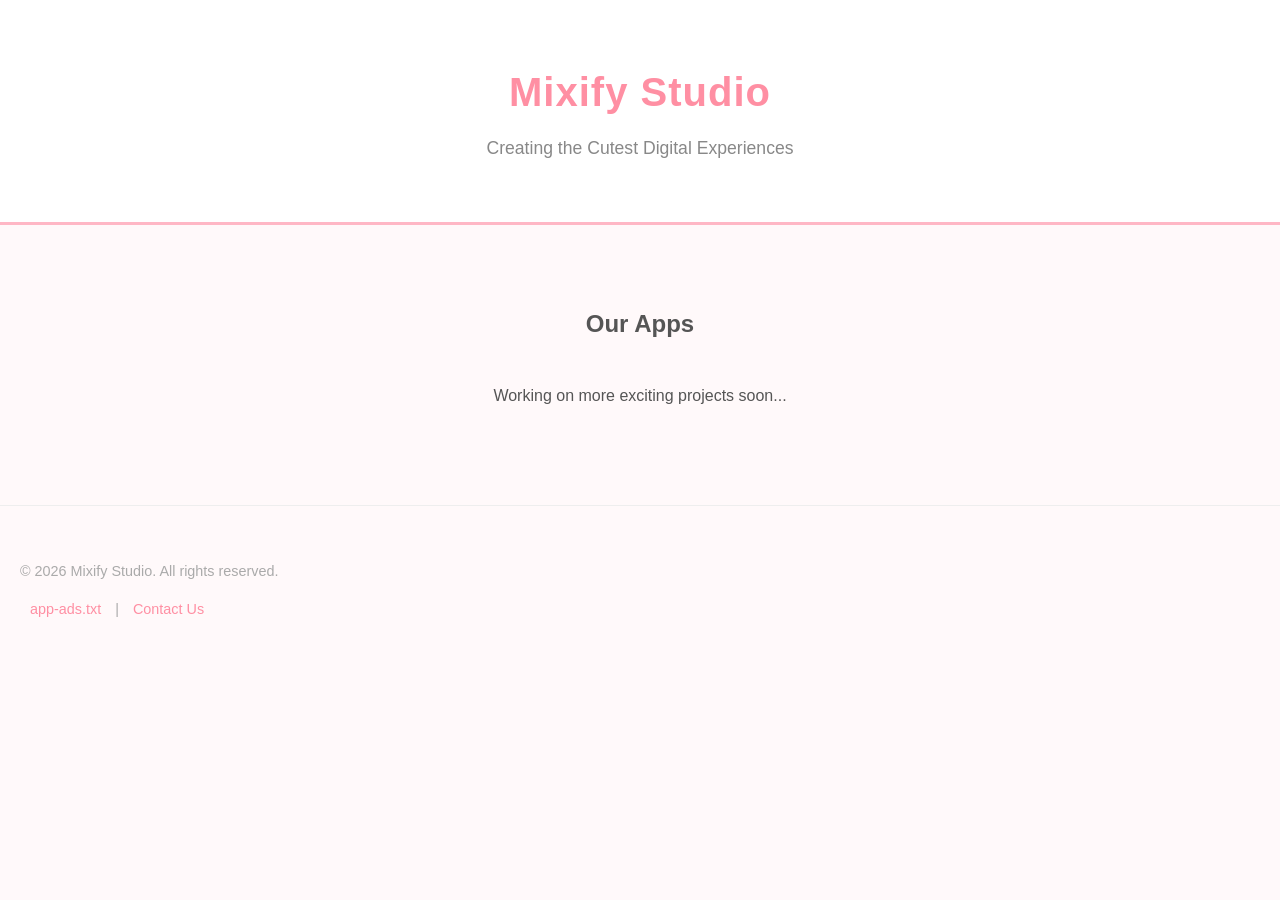
==== index.html @ a8937d6b "Update index.html" ====
<!DOCTYPE html>
<html lang="vi">
<head>
    <meta charset="UTF-8">
    <meta name="viewport" content="width=device-width, initial-scale=1.0">
    <title>Mixify Studio | Cute & Aesthetic Apps</title>
    <style>
        :root {
            --primary-pink: #ffb7c5;
            --soft-white: #ffffff;
            --text-gray: #555;
            --accent-color: #ff8fa3;
        }

        body {
            font-family: 'Segoe UI', Roboto, Helvetica, Arial, sans-serif;
            margin: 0;
            padding: 0;
            background-color: #fff9fa;
            color: var(--text-gray);
            line-height: 1.6;
        }

        header {
            background-color: var(--soft-white);
            padding: 60px 20px;
            text-align: center;
            border-bottom: 3px solid var(--primary-pink);
        }

        .logo {
            font-size: 2.5em;
            font-weight: bold;
            color: var(--accent-color);
            margin-bottom: 10px;
            letter-spacing: 1px;
        }

        .tagline {
            font-size: 1.1em;
            color: #888;
        }

        .container {
            max-width: 800px;
            margin: 40px auto;
            padding: 20px;
            text-align: center;
        }

        .app-card {
            background: white;
            border-radius: 20px;
            padding: 30px;
            box-shadow: 0 10px 20px rgba(255, 183, 197, 0.2);
            margin-top: 20px;
            transition: transform 0.3s ease;
        }

        .app-card:hover {
            transform: translateY(-5px);
        }

        .app-icon {
            width: 100px;
            height: 100px;
            background-color: var(--primary-pink);
            border-radius: 22%;
            margin: 0 auto 20px;
            display: flex;
            align-items: center;
            justify-content: center;
            color: white;
            font-size: 40px;
        }

        .btn {
            display: inline-block;
            background-color: var(--accent-color);
            color: white;
            padding: 12px 30px;
            text-decoration: none;
            border-radius: 25px;
            font-weight: bold;
            margin-top: 20px;
            transition: background 0.3s;
        }

        .btn:hover {
            background-color: #ff5c7c;
        }

        footer {
            margin-top: 60px;
            padding: 40px 20px;
            font-size: 0.9em;
            color: #aaa;
            border-top: 1px solid #eee;
        }

        footer a {
            color: var(--accent-color);
            text-decoration: none;
            margin: 0 10px;
        }
    </style>
</head>
<body>

<header>
    <div class="logo">Mixify Studio</div>
    <div class="tagline">Creating the Cutest Digital Experiences</div>
</header>

<div class="container">
    <h2>Our Apps</h2>
    
    <!-- <div class="app-card">
        <div class="app-icon">🌸</div>
        <h3>Cute Wallpaper Aesthetic</h3>
        <p>A collection of high-quality, sweet, and pastel wallpapers for your phone. Make your screen look lovely every day!</p>
        <a href="#" class="btn">Available on Play Store</a>
    </div> -->

    <div style="margin-top: 40px;">
        <p>Working on more exciting projects soon...</p>
    </div>
</div>

<footer>
    <p>&copy; 2026 Mixify Studio. All rights reserved.</p>
    <p>
        <!-- <a href="privacy-policy.html">Privacy Policy</a> |  -->
        <a href="app-ads.txt">app-ads.txt</a> | 
        <a href="mailto:info.mixify.studio@gmail.com">Contact Us</a>
    </p>
</footer>

</body>
</html>
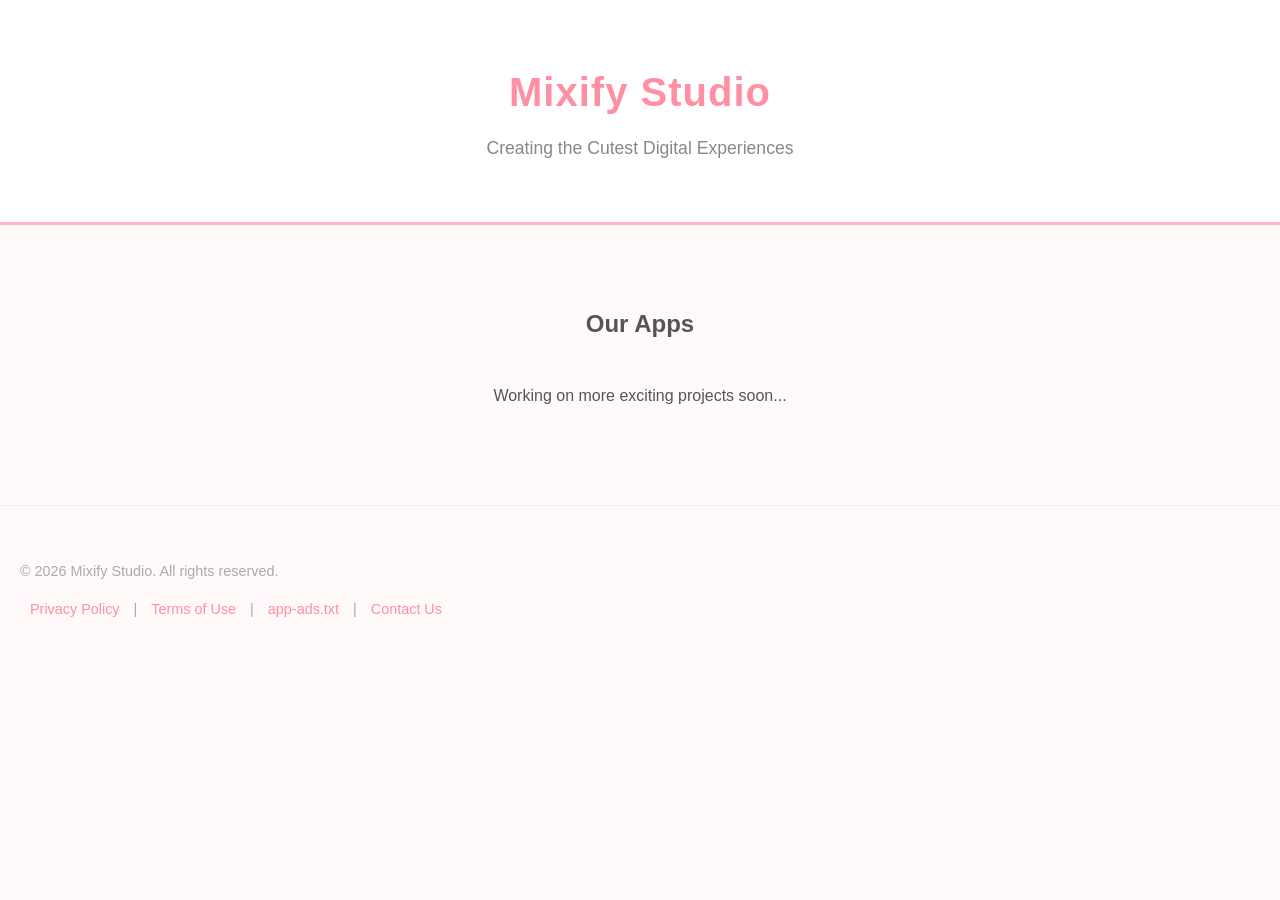
==== commit fc760864: "Update index.html" ====
--- a/index.html
+++ b/index.html
@@ -130,7 +130,8 @@
 <footer>
     <p>&copy; 2026 Mixify Studio. All rights reserved.</p>
     <p>
-        <!-- <a href="privacy-policy.html">Privacy Policy</a> |  -->
+        <a href="privacy-policy.html">Privacy Policy</a> | 
+        <a href="terms-of-use.html">Terms of Use</a> |
         <a href="app-ads.txt">app-ads.txt</a> | 
         <a href="mailto:info.mixify.studio@gmail.com">Contact Us</a>
     </p>
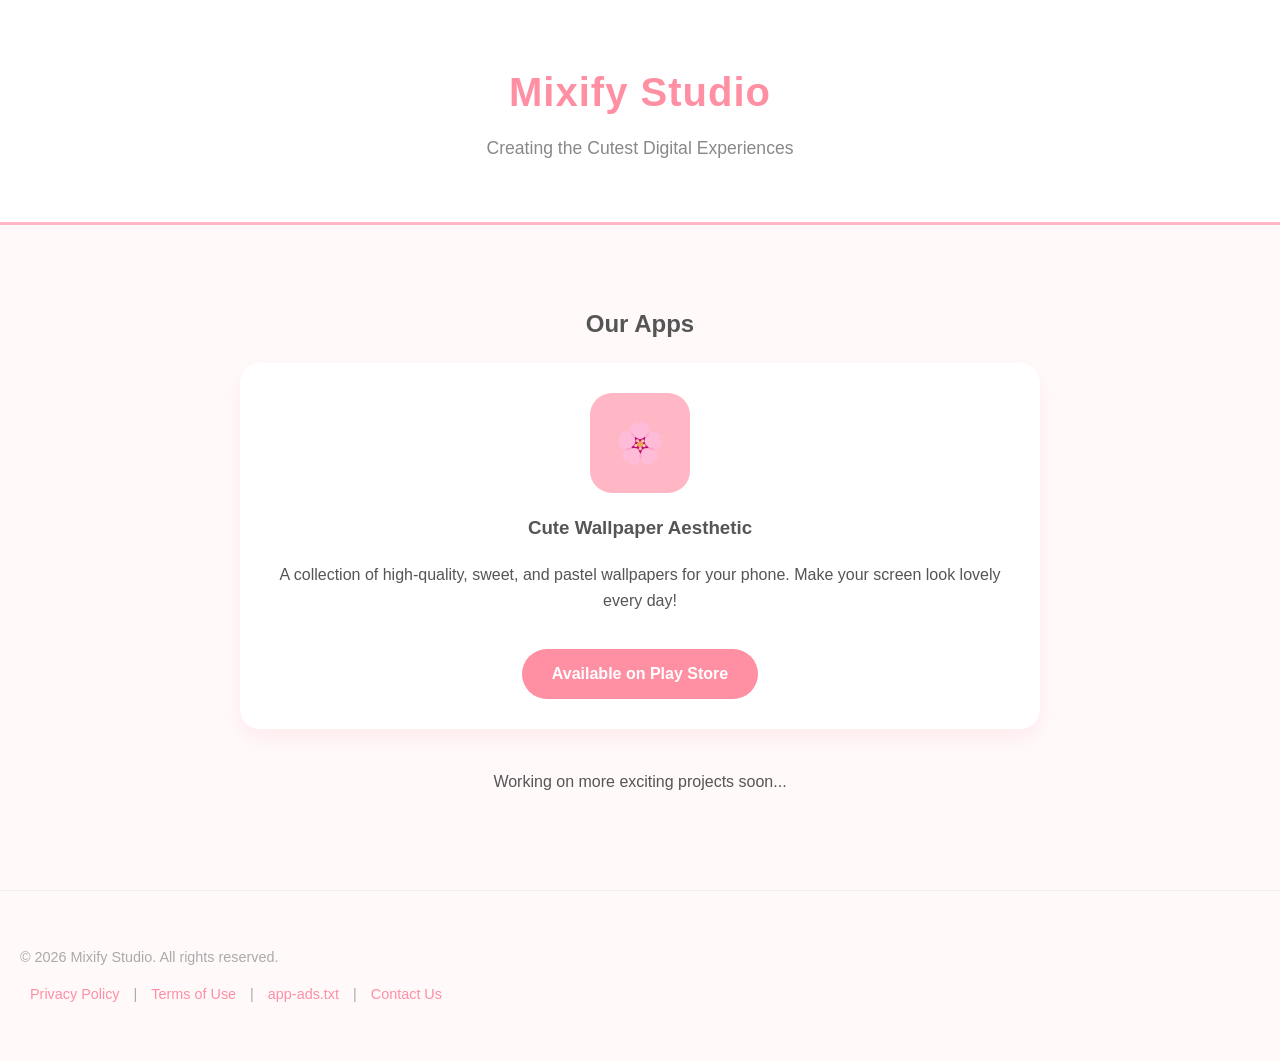
==== commit 70b64e39: "Update index.html" ====
--- a/index.html
+++ b/index.html
@@ -115,12 +115,12 @@
 <div class="container">
     <h2>Our Apps</h2>
     
-    <!-- <div class="app-card">
+    <div class="app-card">
         <div class="app-icon">🌸</div>
         <h3>Cute Wallpaper Aesthetic</h3>
         <p>A collection of high-quality, sweet, and pastel wallpapers for your phone. Make your screen look lovely every day!</p>
         <a href="#" class="btn">Available on Play Store</a>
-    </div> -->
+    </div>
 
     <div style="margin-top: 40px;">
         <p>Working on more exciting projects soon...</p>
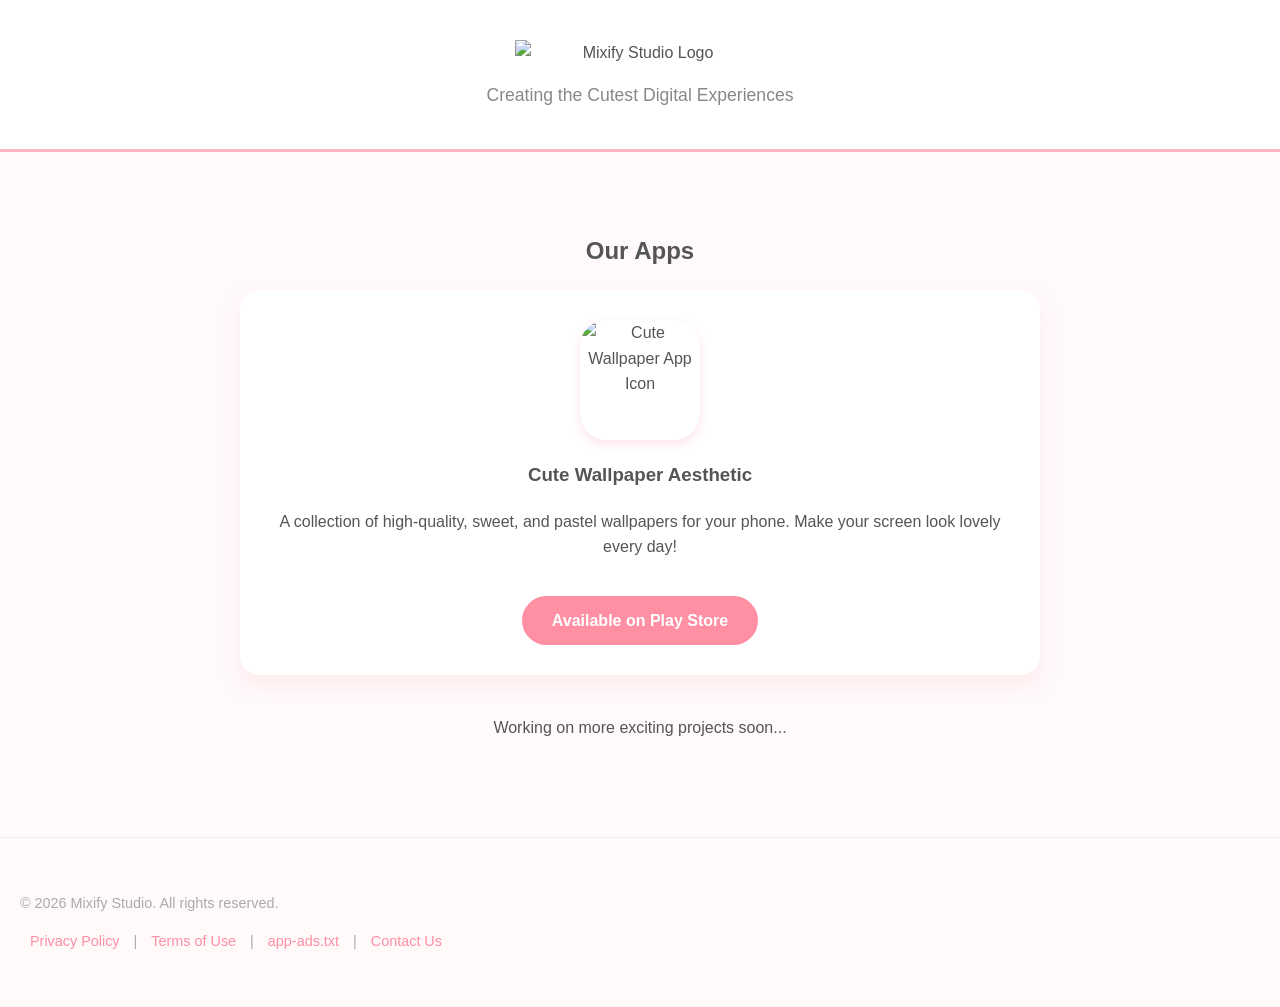
==== commit 3b464a01: "Update index.html" ====
--- a/index.html
+++ b/index.html
@@ -23,22 +23,26 @@
 
         header {
             background-color: var(--soft-white);
-            padding: 60px 20px;
+            padding: 40px 20px; /* Giảm padding một chút cho cân đối với ảnh */
             text-align: center;
             border-bottom: 3px solid var(--primary-pink);
         }
 
-        .logo {
-            font-size: 2.5em;
-            font-weight: bold;
-            color: var(--accent-color);
-            margin-bottom: 10px;
-            letter-spacing: 1px;
+        /* --- CSS MỚI CHO LOGO STUDIO TRÊN HEADER --- */
+        .site-logo {
+            max-width: 250px; /* Giới hạn chiều rộng tối đa để logo không quá to */
+            height: auto; /* Chiều cao tự động theo tỷ lệ */
+            margin-bottom: 15px;
+            display: block; /* Đảm bảo margin auto hoạt động tốt */
+            margin-left: auto;
+            margin-right: auto;
         }
+        /* ------------------------------------------- */
 
         .tagline {
             font-size: 1.1em;
             color: #888;
+            margin-top: 10px;
         }
 
         .container {
@@ -61,18 +65,17 @@
             transform: translateY(-5px);
         }
 
+        /* --- CẬP NHẬT CSS CHO APP ICON ĐỂ DÙNG THẺ <img> --- */
         .app-icon {
-            width: 100px;
-            height: 100px;
-            background-color: var(--primary-pink);
-            border-radius: 22%;
-            margin: 0 auto 20px;
-            display: flex;
-            align-items: center;
-            justify-content: center;
-            color: white;
-            font-size: 40px;
+            width: 120px; /* Tăng kích thước lên một chút cho đẹp */
+            height: 120px;
+            border-radius: 22%; /* Giữ lại kiểu bo tròn "cute" */
+            margin: 0 auto 20px; /* Căn giữa ảnh */
+            display: block; /* Giúp ảnh nằm riêng một dòng và căn giữa */
+            object-fit: cover; /* Đảm bảo ảnh lấp đầy khung mà không bị méo */
+            box-shadow: 0 4px 10px rgba(255, 183, 197, 0.4); /* Thêm chút bóng đổ nhẹ màu hồng cho icon nổi bật */
         }
+        /* --------------------------------------------------- */
 
         .btn {
             display: inline-block;
@@ -108,7 +111,8 @@
 <body>
 
 <header>
-    <div class="logo">Mixify Studio</div>
+    <img src="studio-logo.png" alt="Mixify Studio Logo" class="site-logo">
+    
     <div class="tagline">Creating the Cutest Digital Experiences</div>
 </header>
 
@@ -116,7 +120,8 @@
     <h2>Our Apps</h2>
     
     <div class="app-card">
-        <div class="app-icon">🌸</div>
+        <img src="app-icon-1.png" alt="Cute Wallpaper App Icon" class="app-icon">
+
         <h3>Cute Wallpaper Aesthetic</h3>
         <p>A collection of high-quality, sweet, and pastel wallpapers for your phone. Make your screen look lovely every day!</p>
         <a href="#" class="btn">Available on Play Store</a>
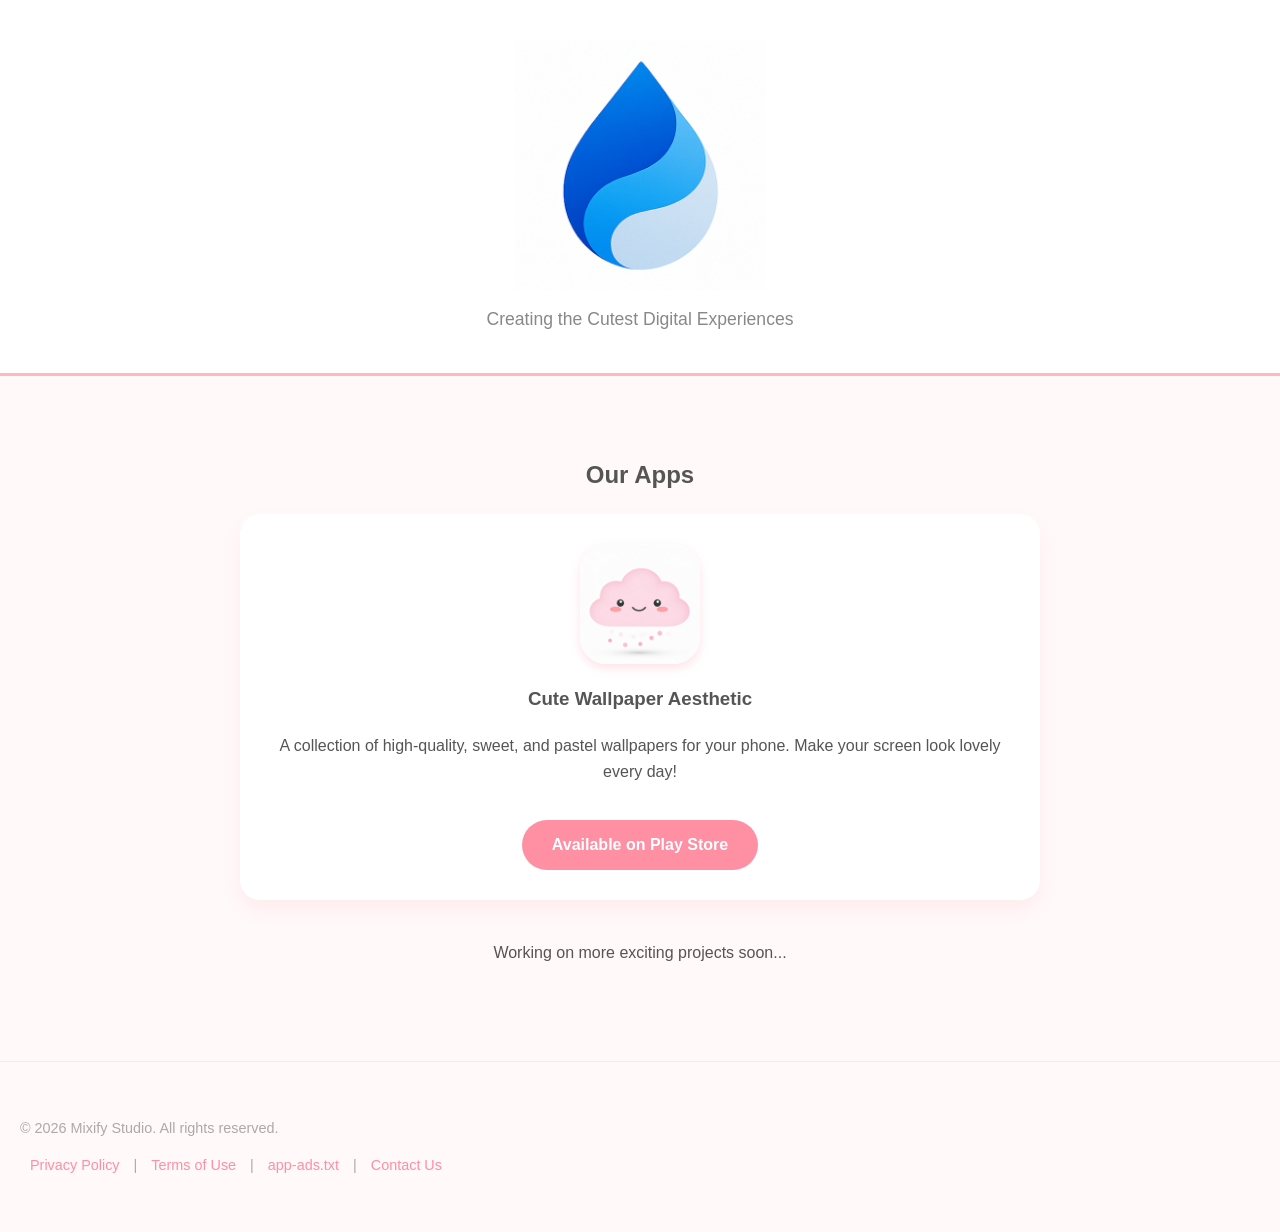
==== commit c7fbc005: "Update index.html" ====
--- a/index.html
+++ b/index.html
@@ -120,7 +120,7 @@
     <h2>Our Apps</h2>
     
     <div class="app-card">
-        <img src="app-icon-1.png" alt="Cute Wallpaper App Icon" class="app-icon">
+        <img src="wallpaper-logo.png" alt="Cute Wallpaper App Icon" class="app-icon">
 
         <h3>Cute Wallpaper Aesthetic</h3>
         <p>A collection of high-quality, sweet, and pastel wallpapers for your phone. Make your screen look lovely every day!</p>
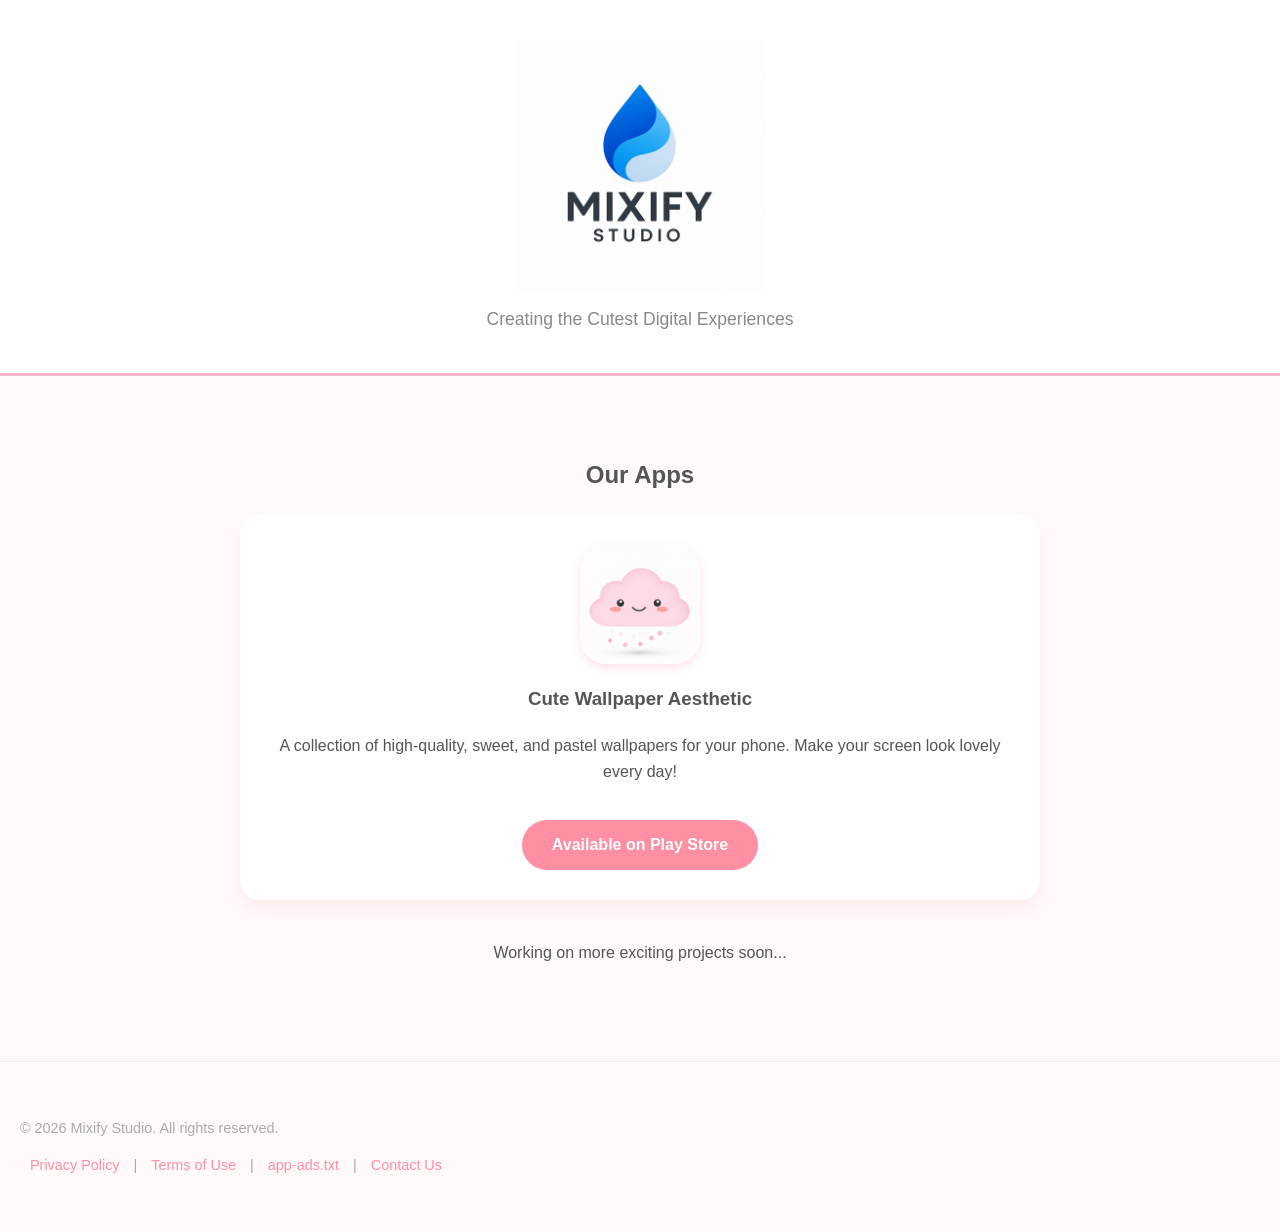
==== commit 1c5195e9: "Update index.html" ====
--- a/index.html
+++ b/index.html
@@ -111,7 +111,7 @@
 <body>
 
 <header>
-    <img src="studio-logo.png" alt="Mixify Studio Logo" class="site-logo">
+    <img src="studio-logo-full.png" alt="Mixify Studio Logo" class="site-logo">
     
     <div class="tagline">Creating the Cutest Digital Experiences</div>
 </header>
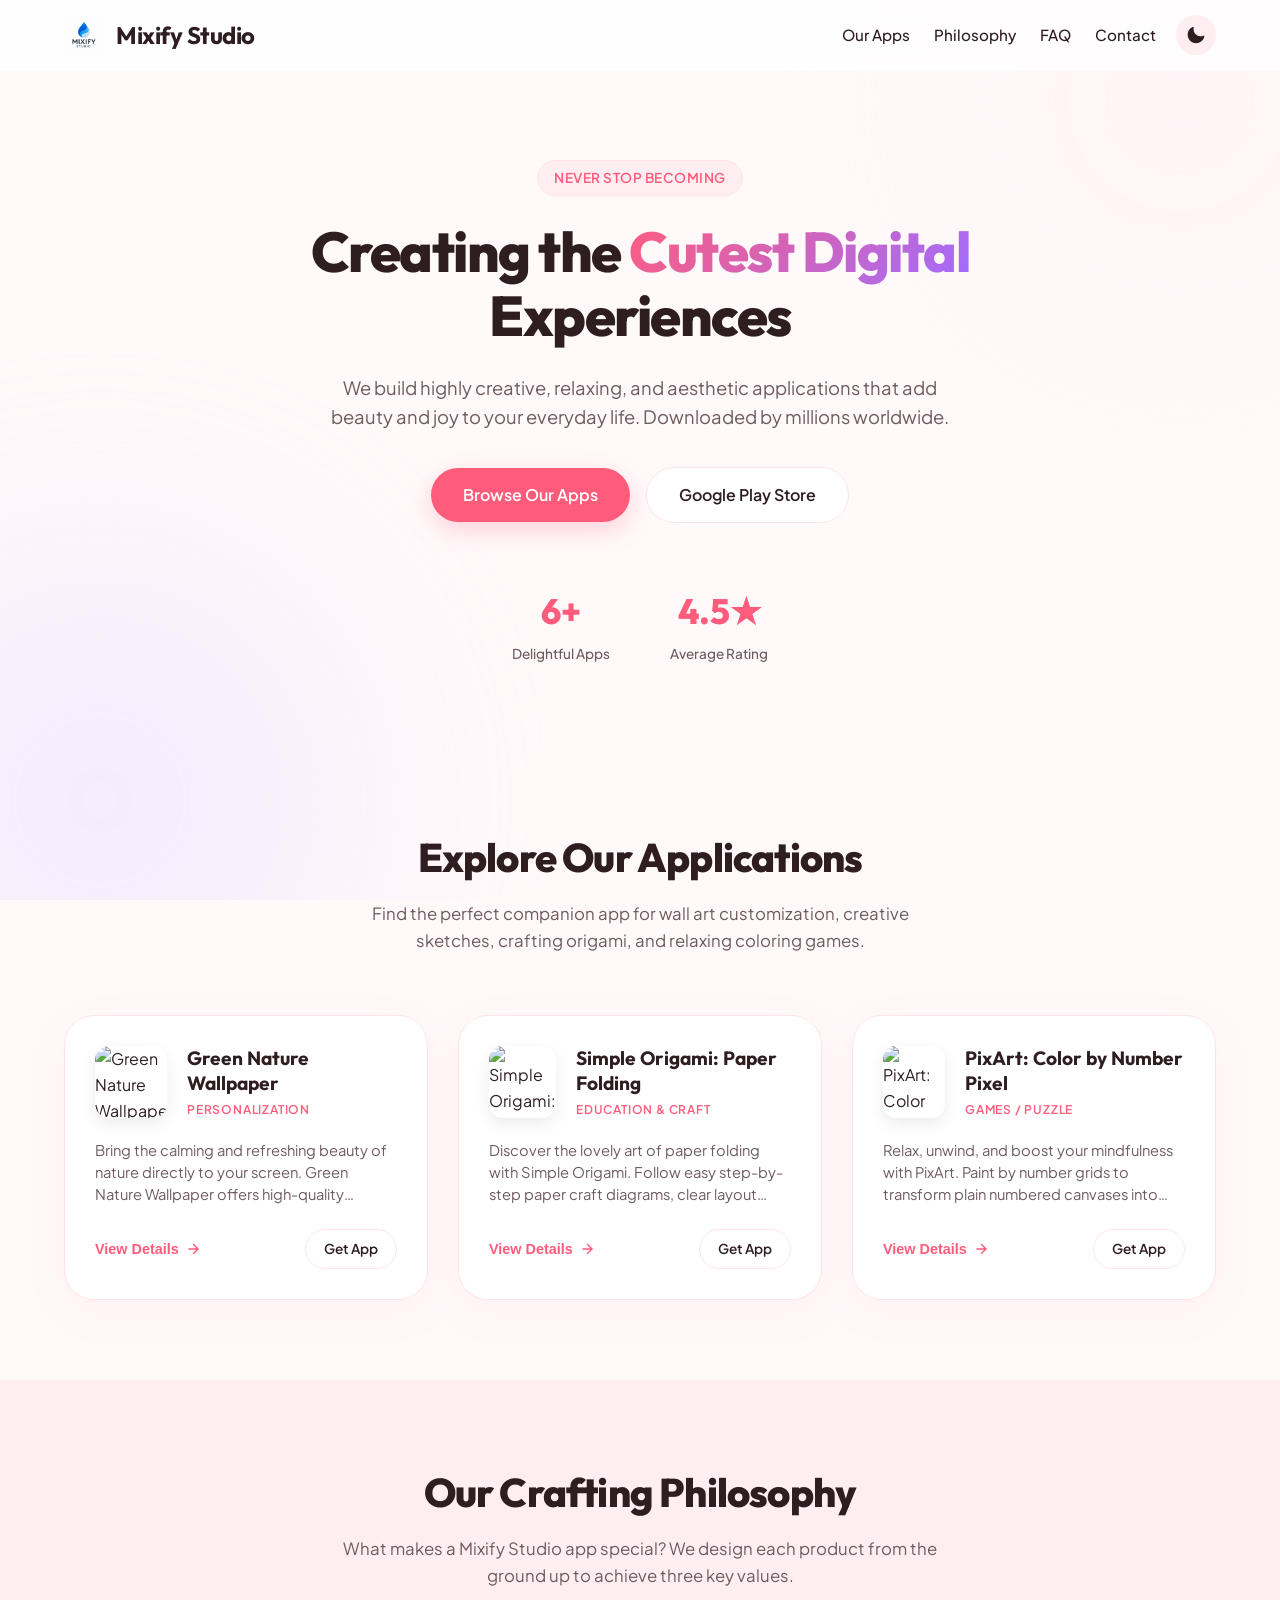
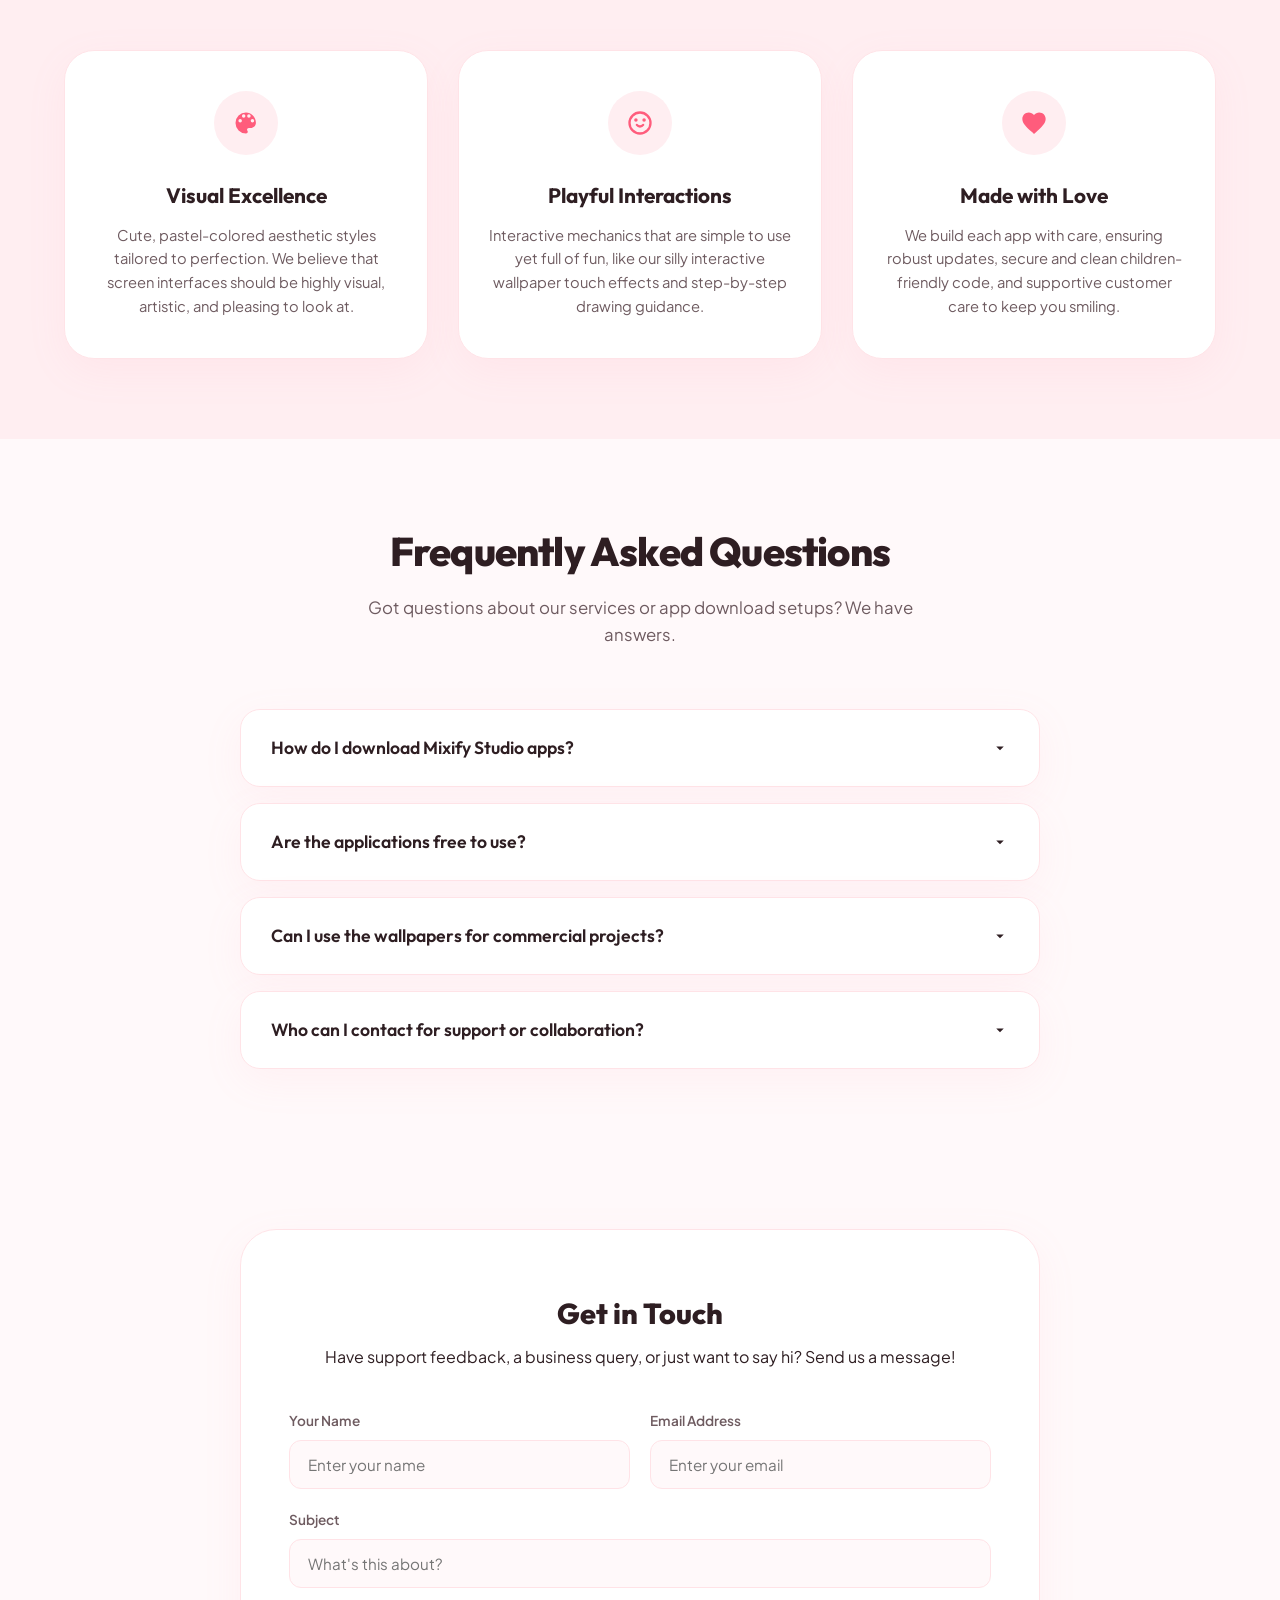
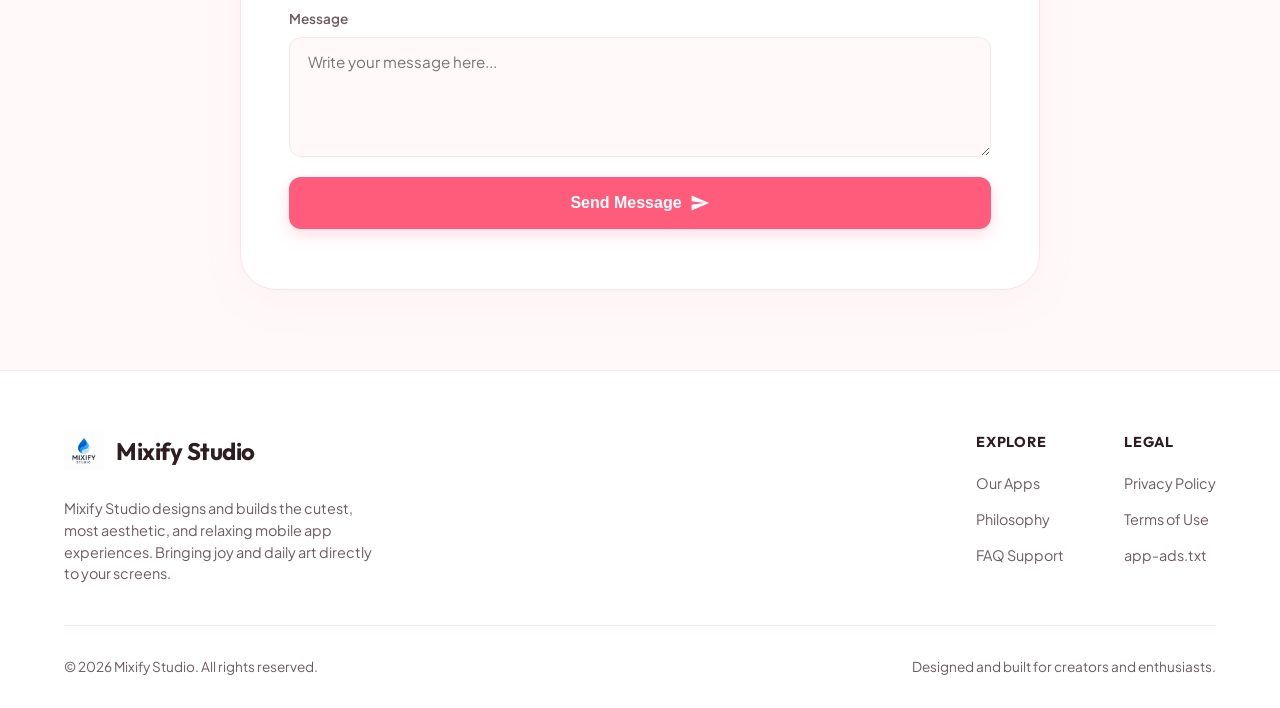
==== commit 72392c4e: "Update wweb" ====
--- a/index.html
+++ b/index.html
@@ -1,146 +1,492 @@
 <!DOCTYPE html>
-<html lang="vi">
+<html lang="en" data-theme="light">
+
 <head>
     <meta charset="UTF-8">
     <meta name="viewport" content="width=device-width, initial-scale=1.0">
-    <title>Mixify Studio | Cute & Aesthetic Apps</title>
-    <style>
-        :root {
-            --primary-pink: #ffb7c5;
-            --soft-white: #ffffff;
-            --text-gray: #555;
-            --accent-color: #ff8fa3;
+    <title>Mixify Studio | Cute & Creative Mobile Applications</title>
+
+    <!-- Meta Tags for SEO -->
+    <meta name="description"
+        content="Mixify Studio designs and builds the cutest, most creative mobile experiences on Google Play. Discover our wallpaper, drawing, pixel art, and origami apps.">
+    <meta name="keywords"
+        content="Mixify Studio, cute apps, aesthetic apps, Kawaii wallpaper, pixel art app, AR draw paint, origami step by step, Google Play apps">
+    <meta name="author" content="Mixify Studio">
+
+    <!-- Open Graph Metadata for Social Sharing -->
+    <meta property="og:title" content="Mixify Studio | Cute & Creative Mobile Apps">
+    <meta property="og:description"
+        content="Creating delightful digital experiences that bring joy, art, and relaxation to your mobile screen.">
+    <meta property="og:image" content="studio-logo-full.png">
+    <meta property="og:type" content="website">
+
+    <!-- Stylesheet -->
+    <link rel="stylesheet" href="style.css">
+</head>
+
+<body>
+
+    <!-- Floating Background Blobs -->
+    <div class="bg-blobs">
+        <div class="blob blob-1"></div>
+        <div class="blob blob-2"></div>
+    </div>
+
+    <!-- Navigation Header -->
+    <header class="navbar" id="navbar">
+        <div class="nav-container">
+            <a href="#" class="logo-link" id="nav-brand-link">
+                <img src="studio-logo-full.png" alt="Mixify Studio Logo" class="nav-logo" id="nav-logo-img">
+                <span class="nav-brand">Mixify Studio</span>
+            </a>
+            <div class="nav-controls">
+                <nav>
+                    <ul class="nav-menu">
+                        <li class="nav-item"><a href="#apps" id="nav-apps-link">Our Apps</a></li>
+                        <li class="nav-item"><a href="#philosophy" id="nav-phil-link">Philosophy</a></li>
+                        <li class="nav-item"><a href="#faq" id="nav-faq-link">FAQ</a></li>
+                        <li class="nav-item"><a href="#contact" id="nav-contact-link">Contact</a></li>
+                    </ul>
+                </nav>
+                <!-- Light/Dark Theme Toggle -->
+                <button class="theme-toggle-btn" id="theme-toggle" aria-label="Toggle dark mode">
+                    <!-- Moon Icon (Dark Mode) -->
+                    <svg class="moon-icon" viewBox="0 0 24 24" xmlns="http://www.w3.org/2000/svg">
+                        <path
+                            d="M21.64 13a1 1 0 0 0-1.05-.14 8.05 8.05 0 0 1-3.37.73 8.15 8.15 0 0 1-8.14-8.1 8.59 8.59 0 0 1 .25-2A1 1 0 0 0 8 2.36a10.14 10.14 0 1 0 14 11.69 1 1 0 0 0-.36-1.05z" />
+                    </svg>
+                    <!-- Sun Icon (Light Mode) -->
+                    <svg class="sun-icon" viewBox="0 0 24 24" xmlns="http://www.w3.org/2000/svg">
+                        <path
+                            d="M12 7a5 5 0 1 0 5 5 5 5 0 0 0-5-5zm0 8a3 3 0 1 1 3-3 3 3 0 0 1-3 3zm0-10a1 1 0 0 0 1-1V3a1 1 0 0 0-2 0v1A1 1 0 0 0 12 5zm0 14a1 1 0 0 0-1 1v1a1 1 0 0 0 2 0v-1a1 1 0 0 0-1-1zM5.64 6.64a1 1 0 0 0 1.41 0l.7-.7a1 1 0 0 0-1.41-1.41l-.7.7a1 1 0 0 0 0 1.41zm11.31 11.3a1 1 0 0 0 1.41 0l.7-.7a1 1 0 0 0-1.41-1.41l-.7.7a1 1 0 0 0 0 1.41zM5 12a1 1 0 0 0-1-1H3a1 1 0 0 0 0 2h1a1 1 0 0 0 1-1zm16-1h-1a1 1 0 0 0 0 2h1a1 1 0 0 0 0-2zM6.34 16.25a1 1 0 0 0-1.41 1.41l.7.7a1 1 0 0 0 1.41-1.41zm11.31-11.3a1 1 0 0 0-1.41 1.41l.7.7a1 1 0 0 0 1.41-1.41z" />
+                    </svg>
+                </button>
+            </div>
+        </div>
+    </header>
+
+    <!-- Hero Section -->
+    <section class="hero" id="hero">
+        <div class="hero-container">
+            <span class="badge" id="hero-badge">NEVER STOP BECOMING</span>
+            <h1 class="hero-title" id="hero-heading">Creating the <span class="gradient-text">Cutest Digital</span>
+                Experiences</h1>
+            <p class="hero-subtitle" id="hero-sub">We build highly creative, relaxing, and aesthetic applications that
+                add beauty and joy to your everyday life. Downloaded by millions worldwide.</p>
+            <div class="hero-ctas">
+                <a href="#apps" class="btn-primary" id="hero-cta-primary">Browse Our Apps</a>
+                <a href="https://play.google.com/store/apps/dev?id=5287163504531855090" target="_blank"
+                    class="btn-secondary" id="hero-cta-play">Google Play Store</a>
+            </div>
+
+            <!-- Quick Stats Section -->
+            <div class="stats-row" id="stats-row">
+                <div class="stat-item">
+                    <div class="stat-number">6+</div>
+                    <div class="stat-label">Delightful Apps</div>
+                </div>
+                <div class="stat-item">
+                    <div class="stat-number">4.5★</div>
+                    <div class="stat-label">Average Rating</div>
+                </div>
+            </div>
+        </div>
+    </section>
+
+    <!-- Apps Showcase Section -->
+    <section class="section" id="apps">
+        <div class="container">
+            <div class="section-header">
+                <h2 class="section-title" id="apps-title">Explore Our Applications</h2>
+                <p class="section-subtitle" id="apps-subtitle">Find the perfect companion app for wall art
+                    customization, creative sketches, crafting origami, and relaxing coloring games.</p>
+            </div>
+
+            <!-- Dynamic App Showcase Cards -->
+            <div class="apps-grid" id="apps-grid">
+                <!-- App cards will be dynamically loaded/structured here -->
+            </div>
+        </div>
+    </section>
+
+    <!-- Philosophy Section -->
+    <section class="section" id="philosophy"
+        style="background-color: var(--accent-light); transition: background-color var(--transition-speed);">
+        <div class="container">
+            <div class="section-header">
+                <h2 class="section-title" id="phil-title-header">Our Crafting Philosophy</h2>
+                <p class="section-subtitle" id="phil-subtitle-header">What makes a Mixify Studio app special? We design
+                    each product from the ground up to achieve three key values.</p>
+            </div>
+
+            <div class="philosophy-grid" id="philosophy-grid">
+                <div class="phil-card">
+                    <div class="phil-icon-wrapper">
+                        <!-- Palette Icon -->
+                        <svg viewBox="0 0 24 24" xmlns="http://www.w3.org/2000/svg">
+                            <path
+                                d="M12 3a9 9 0 0 0 0 18c.83 0 1.5-.67 1.5-1.5 0-.39-.15-.74-.39-1.01a1.49 1.49 0 0 1-.22-.8c0-.83.67-1.5 1.5-1.5h1.61c2.5 0 4.5-2 4.5-4.5 0-4.75-4.04-8.69-8.5-8.69zm-5 8.5a1.5 1.5 0 1 1 0-3 1.5 1.5 0 0 1 0 3zm3-4a1.5 1.5 0 1 1 0-3 1.5 1.5 0 0 1 0 3zm4.5 0a1.5 1.5 0 1 1 0-3 1.5 1.5 0 0 1 0 3zm3 4a1.5 1.5 0 1 1 0-3 1.5 1.5 0 0 1 0 3z" />
+                        </svg>
+                    </div>
+                    <h3 class="phil-title">Visual Excellence</h3>
+                    <p class="phil-desc">Cute, pastel-colored aesthetic styles tailored to perfection. We believe that
+                        screen interfaces should be highly visual, artistic, and pleasing to look at.</p>
+                </div>
+
+                <div class="phil-card">
+                    <div class="phil-icon-wrapper">
+                        <!-- Smile/Emoticon Icon -->
+                        <svg viewBox="0 0 24 24" xmlns="http://www.w3.org/2000/svg">
+                            <path
+                                d="M12 2a10 10 0 1 0 10 10A10 10 0 0 0 12 2zm0 18a8 8 0 1 1 8-8 8 8 0 0 1-8 8zm3.5-9a1.5 1.5 0 1 0-1.5-1.5 1.5 1.5 0 0 0 1.5 1.5zm-7 0a1.5 1.5 0 1 0-1.5-1.5 1.5 1.5 0 0 0 1.5 1.5zm3.5 5a4.5 4.5 0 0 1-3.5-1.8 1 1 0 1 1 1.6-1.2 2.5 2.5 0 0 0 3.8 0 1 1 0 0 1 1.6 1.2 4.5 4.5 0 0 1-3.5 1.8z" />
+                        </svg>
+                    </div>
+                    <h3 class="phil-title">Playful Interactions</h3>
+                    <p class="phil-desc">Interactive mechanics that are simple to use yet full of fun, like our silly
+                        interactive wallpaper touch effects and step-by-step drawing guidance.</p>
+                </div>
+
+                <div class="phil-card">
+                    <div class="phil-icon-wrapper">
+                        <!-- Heart Icon -->
+                        <svg viewBox="0 0 24 24" xmlns="http://www.w3.org/2000/svg">
+                            <path
+                                d="M12 21.35l-1.45-1.32C5.4 15.36 2 12.28 2 8.5 2 5.42 4.42 3 7.5 3c1.74 0 3.41.81 4.5 2.09C13.09 3.81 14.76 3 16.5 3 19.58 3 22 5.42 22 8.5c0 3.78-3.4 6.86-8.55 11.54L12 21.35z" />
+                        </svg>
+                    </div>
+                    <h3 class="phil-title">Made with Love</h3>
+                    <p class="phil-desc">We build each app with care, ensuring robust updates, secure and clean
+                        children-friendly code, and supportive customer care to keep you smiling.</p>
+                </div>
+            </div>
+        </div>
+    </section>
+
+    <!-- FAQ Accordion Section -->
+    <section class="section" id="faq">
+        <div class="container">
+            <div class="section-header">
+                <h2 class="section-title" id="faq-title-header">Frequently Asked Questions</h2>
+                <p class="section-subtitle" id="faq-subtitle-header">Got questions about our services or app download
+                    setups? We have answers.</p>
+            </div>
+
+            <div class="faq-list" id="faq-list">
+                <div class="faq-item">
+                    <div class="faq-question">
+                        <span>How do I download Mixify Studio apps?</span>
+                        <svg class="faq-toggle-icon" viewBox="0 0 24 24" width="24" height="24">
+                            <path d="M7 10l5 5 5-5z" />
+                        </svg>
+                    </div>
+                    <div class="faq-answer">
+                        <p>All of our official applications are distributed through the Google Play Store. Simply click
+                            "Download" on our showcase cards or visit our Google Play Developer profile directly to
+                            download safely.</p>
+                    </div>
+                </div>
+
+                <div class="faq-item">
+                    <div class="faq-question">
+                        <span>Are the applications free to use?</span>
+                        <svg class="faq-toggle-icon" viewBox="0 0 24 24" width="24" height="24">
+                            <path d="M7 10l5 5 5-5z" />
+                        </svg>
+                    </div>
+                    <div class="faq-answer">
+                        <p>Yes, our basic versions are free to download and use. We support our free apps through
+                            unintrusive ads (AdMob). Some apps offer optional premium subscriptions for ad-free usage
+                            and exclusive content.</p>
+                    </div>
+                </div>
+
+                <div class="faq-item">
+                    <div class="faq-question">
+                        <span>Can I use the wallpapers for commercial projects?</span>
+                        <svg class="faq-toggle-icon" viewBox="0 0 24 24" width="24" height="24">
+                            <path d="M7 10l5 5 5-5z" />
+                        </svg>
+                    </div>
+                    <div class="faq-answer">
+                        <p>All aesthetic wallpapers and artwork inside our apps are strictly for personal,
+                            non-commercial use on personal mobile devices. Redistributing, printing for sale, or selling
+                            them is prohibited.</p>
+                    </div>
+                </div>
+
+                <div class="faq-item">
+                    <div class="faq-question">
+                        <span>Who can I contact for support or collaboration?</span>
+                        <svg class="faq-toggle-icon" viewBox="0 0 24 24" width="24" height="24">
+                            <path d="M7 10l5 5 5-5z" />
+                        </svg>
+                    </div>
+                    <div class="faq-answer">
+                        <p>We welcome your feedback and support queries! You can contact us directly by email at <a
+                                href="mailto:info.mixify.studio@gmail.com">info.mixify.studio@gmail.com</a> or use the
+                            contact form below.</p>
+                    </div>
+                </div>
+            </div>
+        </div>
+    </section>
+
+    <!-- Contact Form Section -->
+    <section class="section" id="contact">
+        <div class="container">
+            <div class="contact-card">
+                <div class="contact-header">
+                    <h3>Get in Touch</h3>
+                    <p>Have support feedback, a business query, or just want to say hi? Send us a message!</p>
+                </div>
+                <form class="contact-form" id="contact-form" action="mailto:info.mixify.studio@gmail.com" method="post"
+                    enctype="text/plain">
+                    <div class="form-group">
+                        <label for="name">Your Name</label>
+                        <input type="text" id="name" name="name" class="form-control" placeholder="Enter your name"
+                            required>
+                    </div>
+                    <div class="form-group">
+                        <label for="email">Email Address</label>
+                        <input type="email" id="email" name="email" class="form-control" placeholder="Enter your email"
+                            required>
+                    </div>
+                    <div class="form-group form-group-full">
+                        <label for="subject">Subject</label>
+                        <input type="text" id="subject" name="subject" class="form-control"
+                            placeholder="What's this about?" required>
+                    </div>
+                    <div class="form-group form-group-full">
+                        <label for="message">Message</label>
+                        <textarea id="message" name="message" class="form-control"
+                            placeholder="Write your message here..." required></textarea>
+                    </div>
+                    <div class="form-group form-group-full">
+                        <button type="submit" class="submit-btn" id="submit-btn">
+                            Send Message
+                            <svg viewBox="0 0 24 24" width="20" height="20" fill="currentColor">
+                                <path d="M2.01 21L23 12 2.01 3 2 10l15 2-15 2z" />
+                            </svg>
+                        </button>
+                    </div>
+                </form>
+                <div class="success-message" id="success-msg">Message prepared! Opening your mail client...</div>
+            </div>
+        </div>
+    </section>
+
+    <!-- App Drawer Modal (Popup Details) -->
+    <div class="modal" id="app-modal" role="dialog" aria-modal="true">
+        <div class="modal-overlay" id="modal-overlay"></div>
+        <div class="modal-container">
+            <button class="modal-close" id="modal-close" aria-label="Close modal">
+                <svg viewBox="0 0 24 24" width="24" height="24" fill="currentColor">
+                    <path
+                        d="M19 6.41L17.59 5 12 10.59 6.41 5 5 6.41 10.59 12 5 17.59 6.41 19 12 13.41 17.59 19 19 17.59 13.41 12z" />
+                </svg>
+            </button>
+            <div class="modal-app-header">
+                <img src="" alt="App Icon" class="modal-app-icon" id="modal-icon">
+                <div class="modal-app-info">
+                    <h3 class="modal-app-title" id="modal-title">App Name</h3>
+                    <span class="modal-app-tag" id="modal-tag">Aesthetic</span>
+                </div>
+            </div>
+            <div class="modal-app-desc" id="modal-desc">
+                App details paragraph...
+            </div>
+            <div class="modal-footer">
+                <a href="" target="_blank" class="btn-primary" id="modal-download-btn">
+                    Download on Google Play
+                    <svg viewBox="0 0 24 24" width="20" height="20" fill="currentColor">
+                        <path
+                            d="M19.35 10.04C18.67 6.59 15.64 4 12 4 9.11 4 6.6 5.64 5.35 8.04 2.34 8.36 0 10.91 0 14c0 3.31 2.69 6 6 6h13c2.76 0 5-2.24 5-5 0-2.64-2.05-4.78-4.65-4.96zM17 13l-5 5-5-5h3V9h4v4h3z" />
+                    </svg>
+                </a>
+            </div>
+        </div>
+    </div>
+
+    <!-- Footer -->
+    <footer class="footer">
+        <div class="footer-container">
+            <div class="footer-top">
+                <div class="footer-brand-col">
+                    <a href="#" class="logo-link" style="margin-bottom: 12px; display: inline-flex;">
+                        <img src="studio-logo-full.png" alt="Mixify Studio" class="nav-logo">
+                        <span class="nav-brand">Mixify Studio</span>
+                    </a>
+                    <p class="footer-desc">Mixify Studio designs and builds the cutest, most aesthetic, and relaxing
+                        mobile app experiences. Bringing joy and daily art directly to your screens.</p>
+                </div>
+                <div class="footer-links-col">
+                    <div>
+                        <h4 class="footer-list-title">Explore</h4>
+                        <ul class="footer-list">
+                            <li><a href="#apps">Our Apps</a></li>
+                            <li><a href="#philosophy">Philosophy</a></li>
+                            <li><a href="#faq">FAQ Support</a></li>
+                        </ul>
+                    </div>
+                    <div>
+                        <h4 class="footer-list-title">Legal</h4>
+                        <ul class="footer-list">
+                            <li><a href="privacy-policy.html">Privacy Policy</a></li>
+                            <li><a href="terms-of-use.html">Terms of Use</a></li>
+                            <li><a href="app-ads.txt">app-ads.txt</a></li>
+                        </ul>
+                    </div>
+                </div>
+            </div>
+            <div class="footer-bottom">
+                <p>&copy; 2026 Mixify Studio. All rights reserved.</p>
+                <p>Designed and built for creators and enthusiasts.</p>
+            </div>
+        </div>
+    </footer>
+
+    <!-- App JavaScript Logic -->
+    <script>
+        // Applications Database
+        const appsDatabase = [
+            {
+                package: "com.green.nature.leaf.wallpaper.backgrounds",
+                title: "Green Nature Wallpaper",
+                icon: "https://play-lh.googleusercontent.com/cKcsRrfMRQvlk4VSDLVzT8rqqZ0BnWquERpNSYR99f3waHI-qp5bTilP_grGiGIH4MZUwBT0zKpYsheg1R2ZpFk",
+                category: "Personalization",
+                description: "Bring the calming and refreshing beauty of nature directly to your screen. Green Nature Wallpaper offers high-quality background images featuring lush leaves, calming forest trails, and scenic outdoor photos for a peaceful desktop feel."
+            },
+            {
+                package: "com.origami.paper.folding.howtomake.stepbystep.easy.craft.diagram",
+                title: "Simple Origami: Paper Folding",
+                icon: "https://play-lh.googleusercontent.com/iRsRItoE-YkeUXGiPUrYVY70IO-R8hZeIcYKx2RB9hhfH-b0UDscvg_IydVp19xFxL0mR48ZL3ZjmQdYO8bq",
+                category: "Education & Craft",
+                description: "Discover the lovely art of paper folding with Simple Origami. Follow easy step-by-step paper craft diagrams, clear layout details, and video-like guide frames to learn how to fold flowers, animals, paper airplanes, and creative boxes."
+            },
+            {
+                package: "com.pixart.pixel.art.color.by.number.coloring",
+                title: "PixArt: Color by Number Pixel",
+                icon: "https://play-lh.googleusercontent.com/jeyBVKS7DR9E5R7ky_JMnisTgUPt6bN0tnJ0hoPXEQZWSt8kQAWU3hSWZcxC5jpdaGvaAkjPlGA5vCBSnI8gGFw",
+                category: "Games / Puzzle",
+                description: "Relax, unwind, and boost your mindfulness with PixArt. Paint by number grids to transform plain numbered canvases into stunning pixel art masterpieces. Choose from thousands of gorgeous patterns, ranging from easy pixel icons to detailed visual sheets."
+            }
+        ];
+
+        // Render App Cards
+        const appsGrid = document.getElementById('apps-grid');
+
+        appsDatabase.forEach((app, idx) => {
+            const card = document.createElement('div');
+            card.className = 'app-card';
+            card.id = `app-card-${idx}`;
+            card.innerHTML = `
+                <div class="app-card-header">
+                    <img src="${app.icon}" alt="${app.title} Icon" class="app-card-icon" loading="lazy">
+                    <div class="app-card-title-group">
+                        <h3 class="app-card-title">${app.title}</h3>
+                        <span class="app-card-tag">${app.category}</span>
+                    </div>
+                </div>
+                <p class="app-card-desc">${app.description}</p>
+                <div class="app-card-action">
+                    <button class="btn-text" onclick="openAppDetails('${app.package}')" id="btn-details-${idx}">
+                        View Details
+                        <svg viewBox="0 0 24 24" width="16" height="16" fill="currentColor"><path d="M5 13h11.86l-5.43 5.43 1.42 1.42L21.14 12l-8.29-8.29-1.42 1.42L16.86 11H5v2z"/></svg>
+                    </button>
+                    <a href="https://play.google.com/store/apps/details?id=${app.package}" target="_blank" class="btn-secondary" style="padding: 8px 18px; font-size: 0.85em;" id="btn-play-${idx}">Get App</a>
+                </div>
+            `;
+            appsGrid.appendChild(card);
+        });
+
+        // Theme Toggle Logic
+        const themeToggle = document.getElementById('theme-toggle');
+        const rootHtml = document.documentElement;
+
+        // Check for saved theme preference or use light theme default
+        const savedTheme = localStorage.getItem('theme') || 'light';
+        rootHtml.setAttribute('data-theme', savedTheme);
+
+        themeToggle.addEventListener('click', () => {
+            const currentTheme = rootHtml.getAttribute('data-theme');
+            const newTheme = currentTheme === 'dark' ? 'light' : 'dark';
+            rootHtml.setAttribute('data-theme', newTheme);
+            localStorage.setItem('theme', newTheme);
+        });
+
+        // Modal Popup Logic
+        const modal = document.getElementById('app-modal');
+        const modalIcon = document.getElementById('modal-icon');
+        const modalTitle = document.getElementById('modal-title');
+        const modalTag = document.getElementById('modal-tag');
+        const modalDesc = document.getElementById('modal-desc');
+        const modalDownloadBtn = document.getElementById('modal-download-btn');
+        const modalClose = document.getElementById('modal-close');
+        const modalOverlay = document.getElementById('modal-overlay');
+
+        function openAppDetails(pkg) {
+            const app = appsDatabase.find(a => a.package === pkg);
+            if (app) {
+                modalIcon.src = app.icon;
+                modalIcon.alt = `${app.title} Icon`;
+                modalTitle.textContent = app.title;
+                modalTag.textContent = app.category;
+                modalDesc.textContent = app.description;
+                modalDownloadBtn.href = `https://play.google.com/store/apps/details?id=${app.package}`;
+
+                modal.classList.add('active');
+                document.body.style.overflow = 'hidden'; // Lock background scroll
+            }
         }
 
-        body {
-            font-family: 'Segoe UI', Roboto, Helvetica, Arial, sans-serif;
-            margin: 0;
-            padding: 0;
-            background-color: #fff9fa;
-            color: var(--text-gray);
-            line-height: 1.6;
+        function closeModal() {
+            modal.classList.remove('active');
+            document.body.style.overflow = ''; // Restore background scroll
         }
 
-        header {
-            background-color: var(--soft-white);
-            padding: 40px 20px; /* Giảm padding một chút cho cân đối với ảnh */
-            text-align: center;
-            border-bottom: 3px solid var(--primary-pink);
-        }
-
-        /* --- CSS MỚI CHO LOGO STUDIO TRÊN HEADER --- */
-        .site-logo {
-            max-width: 250px; /* Giới hạn chiều rộng tối đa để logo không quá to */
-            height: auto; /* Chiều cao tự động theo tỷ lệ */
-            margin-bottom: 15px;
-            display: block; /* Đảm bảo margin auto hoạt động tốt */
-            margin-left: auto;
-            margin-right: auto;
-        }
-        /* ------------------------------------------- */
-
-        .tagline {
-            font-size: 1.1em;
-            color: #888;
-            margin-top: 10px;
-        }
-
-        .container {
-            max-width: 800px;
-            margin: 40px auto;
-            padding: 20px;
-            text-align: center;
-        }
-
-        .app-card {
-            background: white;
-            border-radius: 20px;
-            padding: 30px;
-            box-shadow: 0 10px 20px rgba(255, 183, 197, 0.2);
-            margin-top: 20px;
-            transition: transform 0.3s ease;
-        }
-
-        .app-card:hover {
-            transform: translateY(-5px);
-        }
-
-        /* --- CẬP NHẬT CSS CHO APP ICON ĐỂ DÙNG THẺ <img> --- */
-        .app-icon {
-            width: 120px; /* Tăng kích thước lên một chút cho đẹp */
-            height: 120px;
-            border-radius: 22%; /* Giữ lại kiểu bo tròn "cute" */
-            margin: 0 auto 20px; /* Căn giữa ảnh */
-            display: block; /* Giúp ảnh nằm riêng một dòng và căn giữa */
-            object-fit: cover; /* Đảm bảo ảnh lấp đầy khung mà không bị méo */
-            box-shadow: 0 4px 10px rgba(255, 183, 197, 0.4); /* Thêm chút bóng đổ nhẹ màu hồng cho icon nổi bật */
-        }
-        /* --------------------------------------------------- */
-
-        .btn {
-            display: inline-block;
-            background-color: var(--accent-color);
-            color: white;
-            padding: 12px 30px;
-            text-decoration: none;
-            border-radius: 25px;
-            font-weight: bold;
-            margin-top: 20px;
-            transition: background 0.3s;
-        }
-
-        .btn:hover {
-            background-color: #ff5c7c;
-        }
-
-        footer {
-            margin-top: 60px;
-            padding: 40px 20px;
-            font-size: 0.9em;
-            color: #aaa;
-            border-top: 1px solid #eee;
-        }
-
-        footer a {
-            color: var(--accent-color);
-            text-decoration: none;
-            margin: 0 10px;
-        }
-    </style>
-</head>
-<body>
-
-<header>
-    <img src="studio-logo-full.png" alt="Mixify Studio Logo" class="site-logo">
-    
-    <div class="tagline">Creating the Cutest Digital Experiences</div>
-</header>
-
-<div class="container">
-    <h2>Our Apps</h2>
-    
-    <div class="app-card">
-        <img src="wallpaper-logo.png" alt="Cute Wallpaper App Icon" class="app-icon">
-
-        <h3>Cute Wallpaper Aesthetic</h3>
-        <p>A collection of high-quality, sweet, and pastel wallpapers for your phone. Make your screen look lovely every day!</p>
-        <a href="#" class="btn">Available on Play Store</a>
-    </div>
-
-    <div style="margin-top: 40px;">
-        <p>Working on more exciting projects soon...</p>
-    </div>
-</div>
-
-<footer>
-    <p>&copy; 2026 Mixify Studio. All rights reserved.</p>
-    <p>
-        <a href="privacy-policy.html">Privacy Policy</a> | 
-        <a href="terms-of-use.html">Terms of Use</a> |
-        <a href="app-ads.txt">app-ads.txt</a> | 
-        <a href="mailto:info.mixify.studio@gmail.com">Contact Us</a>
-    </p>
-</footer>
-
+        modalClose.addEventListener('click', closeModal);
+        modalOverlay.addEventListener('click', closeModal);
+
+        // Escape key to close modal
+        document.addEventListener('keydown', (e) => {
+            if (e.key === 'Escape' && modal.classList.contains('active')) {
+                closeModal();
+            }
+        });
+
+        // FAQ Accordion Logic
+        const faqItems = document.querySelectorAll('.faq-item');
+
+        faqItems.forEach(item => {
+            const question = item.querySelector('.faq-question');
+            question.addEventListener('click', () => {
+                const isActive = item.classList.contains('active');
+
+                // Close other open items
+                faqItems.forEach(otherItem => {
+                    otherItem.classList.remove('active');
+                    otherItem.querySelector('.faq-answer').style.maxHeight = null;
+                });
+
+                if (!isActive) {
+                    item.classList.add('active');
+                    const answer = item.querySelector('.faq-answer');
+                    answer.style.maxHeight = answer.scrollHeight + "px";
+                }
+            });
+        });
+
+        // Contact Form Simple Submission Message
+        const contactForm = document.getElementById('contact-form');
+        const successMsg = document.getElementById('success-msg');
+
+        contactForm.addEventListener('submit', (e) => {
+            successMsg.style.display = 'block';
+            setTimeout(() => {
+                successMsg.style.display = 'none';
+            }, 6000);
+        });
+    </script>
 </body>
-</html>
+
+</html>
--- a/style.css
+++ b/style.css
@@ -0,0 +1,996 @@
+@import url('https://fonts.googleapis.com/css2?family=Outfit:wght@300;400;500;600;700;800&family=Plus+Jakarta+Sans:wght@300;400;500;600;700&display=swap');
+
+:root {
+    /* Light Theme (Aesthetic Pastel Pink) */
+    --bg-primary: #FFF9FA;
+    --bg-secondary: #FFFFFF;
+    --accent-pink: #FF8FA3;
+    --accent-rose: #FF5C7C;
+    --accent-light: #FFEEF1;
+    --accent-lavender: #E8DDFF;
+    --text-main: #2E1E22;
+    --text-muted: #6E5B60;
+    --border-color: #FFE3E7;
+    --card-shadow: 0 12px 40px rgba(255, 143, 163, 0.08);
+    --card-shadow-hover: 0 20px 48px rgba(255, 143, 163, 0.16);
+    --glass-bg: rgba(255, 255, 255, 0.75);
+    --glass-border: rgba(255, 255, 255, 0.6);
+    --transition-speed: 0.3s;
+    --font-heading: 'Outfit', sans-serif;
+    --font-body: 'Plus Jakarta Sans', sans-serif;
+}
+
+[data-theme="dark"] {
+    /* Dark Theme (Sweet Neon Dark) */
+    --bg-primary: #0A0708;
+    --bg-secondary: #130E10;
+    --accent-pink: #FF5E7E;
+    --accent-rose: #FF8FA3;
+    --accent-light: #251318;
+    --accent-lavender: #231C30;
+    --text-main: #FDF5F7;
+    --text-muted: #A89599;
+    --border-color: #26191C;
+    --card-shadow: 0 15px 45px rgba(0, 0, 0, 0.5);
+    --card-shadow-hover: 0 25px 55px rgba(255, 94, 126, 0.1);
+    --glass-bg: rgba(19, 14, 16, 0.8);
+    --glass-border: rgba(255, 255, 255, 0.04);
+}
+
+/* Base Styles */
+* {
+    box-sizing: border-box;
+    margin: 0;
+    padding: 0;
+}
+
+body {
+    background-color: var(--bg-primary);
+    color: var(--text-main);
+    font-family: var(--font-body);
+    line-height: 1.6;
+    overflow-x: hidden;
+    transition: background-color var(--transition-speed), color var(--transition-speed);
+}
+
+a {
+    color: var(--accent-rose);
+    text-decoration: none;
+    transition: color var(--transition-speed);
+}
+
+a:hover {
+    color: var(--accent-pink);
+}
+
+/* Background Blobs for Floating Effect */
+.bg-blobs {
+    position: fixed;
+    top: 0;
+    left: 0;
+    width: 100%;
+    height: 100%;
+    z-index: -1;
+    overflow: hidden;
+    pointer-events: none;
+}
+
+.blob {
+    position: absolute;
+    border-radius: 50%;
+    filter: blur(100px);
+    opacity: 0.4;
+    animation: floatBlob 20s infinite alternate ease-in-out;
+}
+
+.blob-1 {
+    width: 400px;
+    height: 400px;
+    background-color: var(--accent-light);
+    top: -100px;
+    right: -100px;
+}
+
+.blob-2 {
+    width: 500px;
+    height: 500px;
+    background-color: var(--accent-lavender);
+    bottom: -150px;
+    left: -150px;
+    animation-delay: 5s;
+}
+
+@keyframes floatBlob {
+    0% { transform: translate(0, 0) scale(1); }
+    100% { transform: translate(60px, 40px) scale(1.1); }
+}
+
+/* Navbar */
+.navbar {
+    position: fixed;
+    top: 0;
+    left: 0;
+    width: 100%;
+    z-index: 100;
+    background: var(--glass-bg);
+    backdrop-filter: blur(12px);
+    -webkit-backdrop-filter: blur(12px);
+    border-bottom: 1px solid var(--glass-border);
+    padding: 15px 0;
+    transition: background var(--transition-speed);
+}
+
+.nav-container {
+    max-width: 1200px;
+    margin: 0 auto;
+    padding: 0 24px;
+    display: flex;
+    justify-content: space-between;
+    align-items: center;
+}
+
+.logo-link {
+    display: flex;
+    align-items: center;
+    gap: 12px;
+}
+
+.nav-logo {
+    max-height: 40px;
+    width: auto;
+    object-fit: contain;
+}
+
+.nav-brand {
+    font-family: var(--font-heading);
+    font-size: 1.5em;
+    font-weight: 700;
+    letter-spacing: -0.5px;
+    color: var(--text-main);
+}
+
+.nav-controls {
+    display: flex;
+    align-items: center;
+    gap: 20px;
+}
+
+.nav-menu {
+    display: flex;
+    gap: 24px;
+    list-style: none;
+}
+
+.nav-item a {
+    color: var(--text-main);
+    font-weight: 500;
+    font-size: 0.95em;
+    position: relative;
+    padding: 6px 0;
+}
+
+.nav-item a::after {
+    content: '';
+    position: absolute;
+    bottom: 0;
+    left: 0;
+    width: 0;
+    height: 2px;
+    background-color: var(--accent-rose);
+    transition: width var(--transition-speed);
+}
+
+.nav-item a:hover::after {
+    width: 100%;
+}
+
+/* Theme Toggle Button */
+.theme-toggle-btn {
+    background: none;
+    border: none;
+    cursor: pointer;
+    padding: 8px;
+    border-radius: 50%;
+    color: var(--text-main);
+    display: flex;
+    align-items: center;
+    justify-content: center;
+    background-color: var(--accent-light);
+    width: 40px;
+    height: 40px;
+    transition: background-color var(--transition-speed), transform 0.2s;
+}
+
+.theme-toggle-btn:hover {
+    transform: scale(1.1);
+}
+
+.theme-toggle-btn svg {
+    width: 20px;
+    height: 20px;
+    fill: currentColor;
+}
+
+.sun-icon { display: none; }
+[data-theme="dark"] .sun-icon { display: block; }
+[data-theme="dark"] .moon-icon { display: none; }
+
+/* Hero Section */
+.hero {
+    padding: 160px 0 80px;
+    position: relative;
+    text-align: center;
+}
+
+.hero-container {
+    max-width: 900px;
+    margin: 0 auto;
+    padding: 0 24px;
+}
+
+.badge {
+    display: inline-block;
+    background: var(--accent-light);
+    color: var(--accent-rose);
+    padding: 6px 16px;
+    border-radius: 30px;
+    font-weight: 600;
+    font-size: 0.85em;
+    margin-bottom: 24px;
+    letter-spacing: 0.5px;
+    border: 1px solid var(--border-color);
+}
+
+.hero-title {
+    font-family: var(--font-heading);
+    font-size: 3.5em;
+    font-weight: 800;
+    line-height: 1.15;
+    letter-spacing: -1.5px;
+    margin-bottom: 24px;
+}
+
+.gradient-text {
+    background: linear-gradient(135deg, var(--accent-rose) 0%, #A06CFF 100%);
+    -webkit-background-clip: text;
+    -webkit-text-fill-color: transparent;
+    background-clip: text;
+}
+
+.hero-subtitle {
+    font-size: 1.15em;
+    color: var(--text-muted);
+    max-width: 650px;
+    margin: 0 auto 36px;
+    line-height: 1.6;
+}
+
+.hero-ctas {
+    display: flex;
+    gap: 16px;
+    justify-content: center;
+    align-items: center;
+}
+
+.btn-primary {
+    display: inline-block;
+    background-color: var(--accent-rose);
+    color: #FFFFFF !important;
+    padding: 14px 32px;
+    border-radius: 50px;
+    font-weight: 600;
+    box-shadow: 0 8px 24px rgba(255, 92, 124, 0.25);
+    transition: background-color var(--transition-speed), transform 0.2s, box-shadow var(--transition-speed);
+}
+
+.btn-primary:hover {
+    background-color: var(--accent-pink);
+    transform: translateY(-2px);
+    box-shadow: 0 12px 30px rgba(255, 92, 124, 0.4);
+}
+
+.btn-secondary {
+    display: inline-block;
+    background-color: var(--bg-secondary);
+    color: var(--text-main);
+    border: 1px solid var(--border-color);
+    padding: 14px 32px;
+    border-radius: 50px;
+    font-weight: 600;
+    transition: transform 0.2s, background-color var(--transition-speed);
+}
+
+.btn-secondary:hover {
+    background-color: var(--accent-light);
+    transform: translateY(-2px);
+}
+
+/* Stats Section */
+.stats-row {
+    display: flex;
+    justify-content: center;
+    gap: 60px;
+    margin-top: 60px;
+}
+
+.stat-item {
+    text-align: center;
+}
+
+.stat-number {
+    font-family: var(--font-heading);
+    font-size: 2.2em;
+    font-weight: 800;
+    color: var(--accent-rose);
+}
+
+.stat-label {
+    font-size: 0.85em;
+    color: var(--text-muted);
+    font-weight: 500;
+    margin-top: 4px;
+}
+
+/* Section Common Styles */
+.section {
+    padding: 80px 0;
+}
+
+.section-header {
+    text-align: center;
+    max-width: 600px;
+    margin: 0 auto 60px;
+}
+
+.section-title {
+    font-family: var(--font-heading);
+    font-size: 2.5em;
+    font-weight: 800;
+    letter-spacing: -0.8px;
+    margin-bottom: 12px;
+}
+
+.section-subtitle {
+    color: var(--text-muted);
+    font-size: 1.05em;
+}
+
+.container {
+    max-width: 1200px;
+    margin: 0 auto;
+    padding: 0 24px;
+}
+
+/* Apps Grid */
+.apps-grid {
+    display: grid;
+    grid-template-columns: repeat(auto-fill, minmax(320px, 1fr));
+    gap: 30px;
+}
+
+.app-card {
+    background: var(--bg-secondary);
+    border-radius: 30px;
+    border: 1px solid var(--border-color);
+    padding: 30px;
+    box-shadow: var(--card-shadow);
+    transition: transform 0.4s cubic-bezier(0.175, 0.885, 0.32, 1.275), box-shadow 0.4s, border-color var(--transition-speed);
+    display: flex;
+    flex-direction: column;
+    height: 100%;
+}
+
+.app-card:hover {
+    transform: translateY(-8px);
+    box-shadow: var(--card-shadow-hover);
+    border-color: var(--accent-pink);
+}
+
+.app-card-header {
+    display: flex;
+    align-items: center;
+    gap: 20px;
+    margin-bottom: 20px;
+}
+
+.app-card-icon {
+    width: 72px;
+    height: 72px;
+    border-radius: 20%;
+    object-fit: cover;
+    box-shadow: 0 6px 16px rgba(0, 0, 0, 0.08);
+}
+
+.app-card-title-group {
+    display: flex;
+    flex-direction: column;
+}
+
+.app-card-title {
+    font-family: var(--font-heading);
+    font-size: 1.2em;
+    font-weight: 700;
+    line-height: 1.3;
+}
+
+.app-card-tag {
+    font-size: 0.75em;
+    font-weight: 600;
+    color: var(--accent-rose);
+    text-transform: uppercase;
+    letter-spacing: 0.8px;
+    margin-top: 4px;
+}
+
+.app-card-desc {
+    color: var(--text-muted);
+    font-size: 0.92em;
+    line-height: 1.5;
+    margin-bottom: 24px;
+    display: -webkit-box;
+    -webkit-line-clamp: 3;
+    -webkit-box-orient: vertical;
+    overflow: hidden;
+    flex-grow: 1;
+}
+
+.app-card-action {
+    display: flex;
+    justify-content: space-between;
+    align-items: center;
+    margin-top: auto;
+}
+
+.btn-text {
+    font-weight: 600;
+    font-size: 0.9em;
+    display: flex;
+    align-items: center;
+    gap: 6px;
+    cursor: pointer;
+    color: var(--accent-rose);
+    border: none;
+    background: none;
+}
+
+.btn-text svg {
+    transition: transform var(--transition-speed);
+}
+
+.btn-text:hover svg {
+    transform: translateX(4px);
+}
+
+/* Philosophy */
+.philosophy-grid {
+    display: grid;
+    grid-template-columns: repeat(3, 1fr);
+    gap: 30px;
+}
+
+.phil-card {
+    background-color: var(--bg-secondary);
+    border: 1px solid var(--border-color);
+    padding: 40px 30px;
+    border-radius: 30px;
+    text-align: center;
+    box-shadow: var(--card-shadow);
+}
+
+.phil-icon-wrapper {
+    width: 64px;
+    height: 64px;
+    border-radius: 50%;
+    background-color: var(--accent-light);
+    color: var(--accent-rose);
+    display: flex;
+    align-items: center;
+    justify-content: center;
+    margin: 0 auto 24px;
+}
+
+.phil-icon-wrapper svg {
+    width: 28px;
+    height: 28px;
+    fill: currentColor;
+}
+
+.phil-title {
+    font-family: var(--font-heading);
+    font-size: 1.3em;
+    font-weight: 700;
+    margin-bottom: 12px;
+}
+
+.phil-desc {
+    color: var(--text-muted);
+    font-size: 0.92em;
+    line-height: 1.6;
+}
+
+/* FAQ Section */
+.faq-list {
+    max-width: 800px;
+    margin: 0 auto;
+    display: flex;
+    flex-direction: column;
+    gap: 16px;
+}
+
+.faq-item {
+    background-color: var(--bg-secondary);
+    border: 1px solid var(--border-color);
+    border-radius: 20px;
+    overflow: hidden;
+    box-shadow: var(--card-shadow);
+    transition: border-color var(--transition-speed);
+}
+
+.faq-question {
+    padding: 24px 30px;
+    font-family: var(--font-heading);
+    font-size: 1.1em;
+    font-weight: 600;
+    cursor: pointer;
+    display: flex;
+    justify-content: space-between;
+    align-items: center;
+    user-select: none;
+}
+
+.faq-toggle-icon {
+    width: 18px;
+    height: 18px;
+    transition: transform var(--transition-speed);
+    fill: var(--text-main);
+}
+
+.faq-answer {
+    max-height: 0;
+    overflow: hidden;
+    transition: max-height var(--transition-speed) ease-out, padding var(--transition-speed);
+    padding: 0 30px;
+    color: var(--text-muted);
+    font-size: 0.95em;
+    line-height: 1.6;
+}
+
+.faq-item.active {
+    border-color: var(--accent-pink);
+}
+
+.faq-item.active .faq-answer {
+    padding-bottom: 24px;
+}
+
+.faq-item.active .faq-toggle-icon {
+    transform: rotate(180deg);
+}
+
+/* Contact Section */
+.contact-card {
+    background-color: var(--bg-secondary);
+    border: 1px solid var(--border-color);
+    border-radius: 36px;
+    box-shadow: var(--card-shadow);
+    padding: 60px 48px;
+    max-width: 800px;
+    margin: 0 auto;
+    position: relative;
+    overflow: hidden;
+}
+
+.contact-header {
+    text-align: center;
+    margin-bottom: 40px;
+}
+
+.contact-header h3 {
+    font-family: var(--font-heading);
+    font-size: 1.8em;
+    font-weight: 800;
+    margin-bottom: 8px;
+}
+
+.contact-form {
+    display: grid;
+    grid-template-columns: 1fr 1fr;
+    gap: 20px;
+}
+
+.form-group-full {
+    grid-column: span 2;
+}
+
+.form-group {
+    display: flex;
+    flex-direction: column;
+    gap: 8px;
+}
+
+.form-group label {
+    font-size: 0.85em;
+    font-weight: 600;
+    color: var(--text-muted);
+}
+
+.form-control {
+    width: 100%;
+    background-color: var(--bg-primary);
+    border: 1px solid var(--border-color);
+    border-radius: 12px;
+    padding: 14px 18px;
+    font-family: inherit;
+    font-size: 0.95em;
+    color: var(--text-main);
+    transition: border-color var(--transition-speed), box-shadow var(--transition-speed);
+}
+
+.form-control:focus {
+    outline: none;
+    border-color: var(--accent-pink);
+    box-shadow: 0 0 0 3px rgba(255, 143, 163, 0.2);
+}
+
+textarea.form-control {
+    resize: vertical;
+    min-height: 120px;
+}
+
+.submit-btn {
+    background-color: var(--accent-rose);
+    color: white;
+    border: none;
+    padding: 16px;
+    border-radius: 12px;
+    font-size: 1em;
+    font-weight: 600;
+    cursor: pointer;
+    box-shadow: 0 6px 16px rgba(255, 92, 124, 0.2);
+    transition: background-color var(--transition-speed), transform 0.2s;
+    display: flex;
+    justify-content: center;
+    align-items: center;
+    gap: 8px;
+}
+
+.submit-btn:hover {
+    background-color: var(--accent-pink);
+    transform: translateY(-1px);
+}
+
+.success-message {
+    margin-top: 15px;
+    text-align: center;
+    color: #4BB543;
+    font-weight: 600;
+    display: none;
+}
+
+/* Modal / Drawer for App Details */
+.modal {
+    position: fixed;
+    top: 0;
+    left: 0;
+    width: 100%;
+    height: 100%;
+    z-index: 1000;
+    display: flex;
+    align-items: center;
+    justify-content: center;
+    opacity: 0;
+    pointer-events: none;
+    transition: opacity 0.3s ease;
+}
+
+.modal.active {
+    opacity: 1;
+    pointer-events: auto;
+}
+
+.modal-overlay {
+    position: absolute;
+    top: 0;
+    left: 0;
+    width: 100%;
+    height: 100%;
+    background-color: rgba(10, 7, 8, 0.6);
+    backdrop-filter: blur(6px);
+}
+
+.modal-container {
+    background-color: var(--bg-secondary);
+    border: 1px solid var(--border-color);
+    border-radius: 36px;
+    box-shadow: 0 30px 70px rgba(0, 0, 0, 0.3);
+    max-width: 600px;
+    width: calc(100% - 40px);
+    z-index: 1001;
+    position: relative;
+    padding: 40px;
+    transform: scale(0.9);
+    transition: transform 0.3s cubic-bezier(0.34, 1.56, 0.64, 1);
+}
+
+.modal.active .modal-container {
+    transform: scale(1);
+}
+
+.modal-close {
+    position: absolute;
+    top: 24px;
+    right: 24px;
+    background: none;
+    border: none;
+    cursor: pointer;
+    color: var(--text-muted);
+    transition: color var(--transition-speed);
+}
+
+.modal-close:hover {
+    color: var(--text-main);
+}
+
+.modal-app-header {
+    display: flex;
+    align-items: center;
+    gap: 24px;
+    margin-bottom: 28px;
+}
+
+.modal-app-icon {
+    width: 90px;
+    height: 90px;
+    border-radius: 20%;
+    object-fit: cover;
+    box-shadow: 0 8px 24px rgba(0, 0, 0, 0.1);
+}
+
+.modal-app-info {
+    display: flex;
+    flex-direction: column;
+}
+
+.modal-app-title {
+    font-family: var(--font-heading);
+    font-size: 1.6em;
+    font-weight: 800;
+    line-height: 1.25;
+}
+
+.modal-app-tag {
+    font-size: 0.85em;
+    font-weight: 600;
+    color: var(--accent-rose);
+    text-transform: uppercase;
+    letter-spacing: 1px;
+    margin-top: 6px;
+}
+
+.modal-app-desc {
+    color: var(--text-muted);
+    font-size: 0.98em;
+    line-height: 1.6;
+    margin-bottom: 32px;
+}
+
+.modal-footer {
+    display: flex;
+    gap: 16px;
+}
+
+.modal-footer .btn-primary {
+    flex-grow: 1;
+    text-align: center;
+    display: flex;
+    justify-content: center;
+    align-items: center;
+    gap: 10px;
+}
+
+.modal-footer .btn-secondary {
+    flex-shrink: 0;
+}
+
+/* Legal Content Page Styling */
+.legal-page {
+    padding-top: 140px;
+    padding-bottom: 80px;
+}
+
+.legal-container {
+    max-width: 800px;
+    margin: 0 auto;
+    padding: 48px;
+    background-color: var(--bg-secondary);
+    border: 1px solid var(--border-color);
+    border-radius: 30px;
+    box-shadow: var(--card-shadow);
+}
+
+.legal-container h1 {
+    font-family: var(--font-heading);
+    font-size: 2.5em;
+    font-weight: 800;
+    margin-bottom: 8px;
+}
+
+.legal-date {
+    font-size: 0.88em;
+    color: var(--text-muted);
+    margin-bottom: 30px;
+    font-style: italic;
+}
+
+.legal-container h2 {
+    font-family: var(--font-heading);
+    font-size: 1.4em;
+    font-weight: 700;
+    margin-top: 36px;
+    margin-bottom: 12px;
+    color: var(--text-main);
+    border-left: 4px solid var(--accent-rose);
+    padding-left: 15px;
+}
+
+.legal-container p {
+    margin-bottom: 16px;
+    color: var(--text-muted);
+    line-height: 1.7;
+}
+
+.legal-container ul {
+    margin-bottom: 20px;
+    padding-left: 24px;
+    color: var(--text-muted);
+}
+
+.legal-container li {
+    margin-bottom: 8px;
+    line-height: 1.6;
+}
+
+.back-home-link {
+    display: inline-flex;
+    align-items: center;
+    gap: 6px;
+    font-weight: 600;
+    font-size: 0.95em;
+    margin-bottom: 24px;
+    color: var(--accent-rose);
+}
+
+.back-home-link:hover {
+    color: var(--accent-pink);
+}
+
+/* Footer */
+.footer {
+    background-color: var(--bg-secondary);
+    border-top: 1px solid var(--border-color);
+    padding: 60px 0 30px;
+}
+
+.footer-container {
+    max-width: 1200px;
+    margin: 0 auto;
+    padding: 0 24px;
+}
+
+.footer-top {
+    display: flex;
+    justify-content: space-between;
+    align-items: flex-start;
+    margin-bottom: 40px;
+    flex-wrap: wrap;
+    gap: 30px;
+}
+
+.footer-brand-col {
+    max-width: 320px;
+}
+
+.footer-desc {
+    color: var(--text-muted);
+    font-size: 0.9em;
+    margin-top: 15px;
+    line-height: 1.5;
+}
+
+.footer-links-col {
+    display: flex;
+    gap: 60px;
+}
+
+.footer-list-title {
+    font-family: var(--font-heading);
+    font-size: 0.9em;
+    font-weight: 700;
+    text-transform: uppercase;
+    letter-spacing: 0.8px;
+    margin-bottom: 16px;
+}
+
+.footer-list {
+    list-style: none;
+    display: flex;
+    flex-direction: column;
+    gap: 10px;
+}
+
+.footer-list a {
+    color: var(--text-muted);
+    font-size: 0.9em;
+    transition: color var(--transition-speed);
+}
+
+.footer-list a:hover {
+    color: var(--accent-rose);
+}
+
+.footer-bottom {
+    display: flex;
+    justify-content: space-between;
+    align-items: center;
+    border-top: 1px solid var(--border-color);
+    padding-top: 30px;
+    font-size: 0.85em;
+    color: var(--text-muted);
+    flex-wrap: wrap;
+    gap: 15px;
+}
+
+/* Media Queries */
+@media (max-width: 991px) {
+    .philosophy-grid {
+        grid-template-columns: 1fr;
+        max-width: 600px;
+        margin: 0 auto;
+    }
+    
+    .hero-title {
+        font-size: 2.8em;
+    }
+}
+
+@media (max-width: 768px) {
+    .nav-menu {
+        display: none; /* Can add a mobile hamburger menu if needed, but simple site navbar works */
+    }
+    
+    .hero-title {
+        font-size: 2.3em;
+    }
+    
+    .stats-row {
+        gap: 30px;
+        flex-wrap: wrap;
+    }
+    
+    .contact-form {
+        grid-template-columns: 1fr;
+    }
+    
+    .form-group-full {
+        grid-column: span 1;
+    }
+    
+    .contact-card {
+        padding: 40px 24px;
+    }
+    
+    .footer-top {
+        flex-direction: column;
+        gap: 40px;
+    }
+    
+    .footer-links-col {
+        width: 100%;
+        justify-content: space-between;
+        gap: 30px;
+    }
+    
+    .legal-container {
+        padding: 24px;
+    }
+}
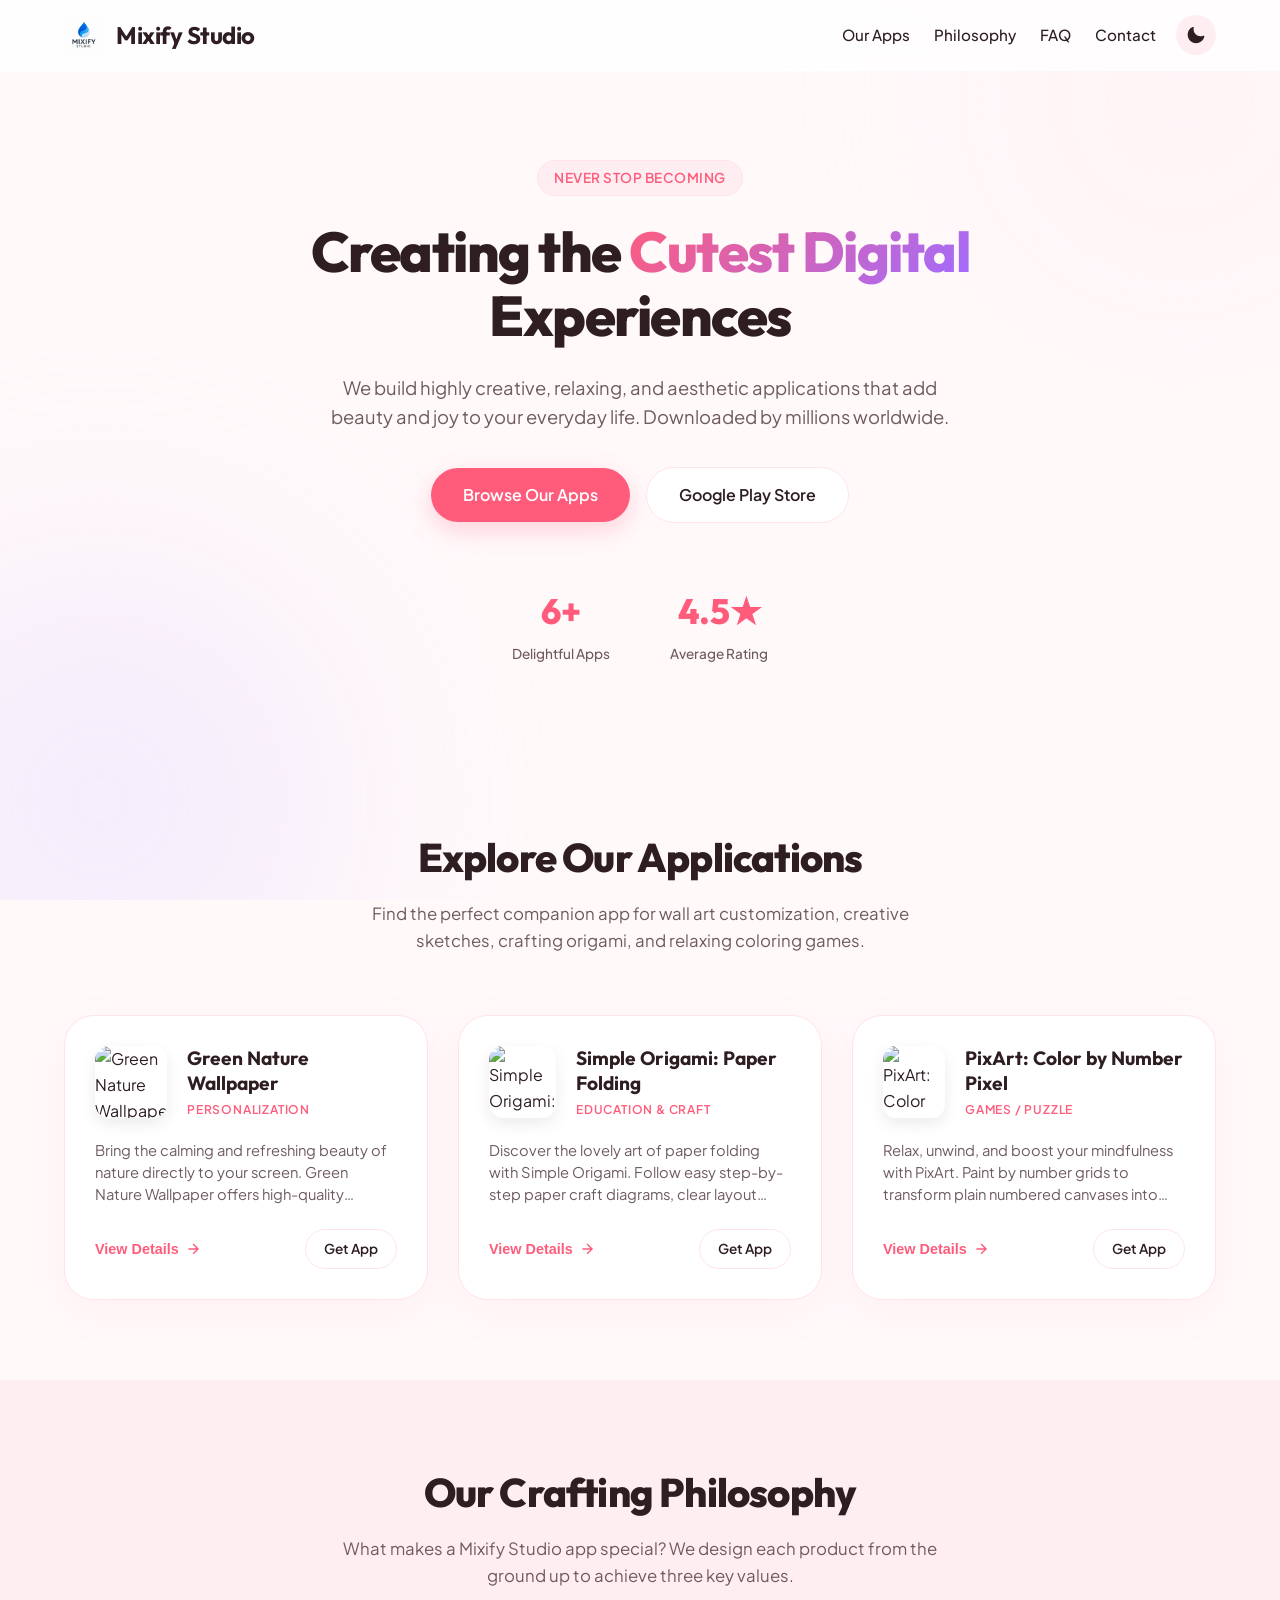
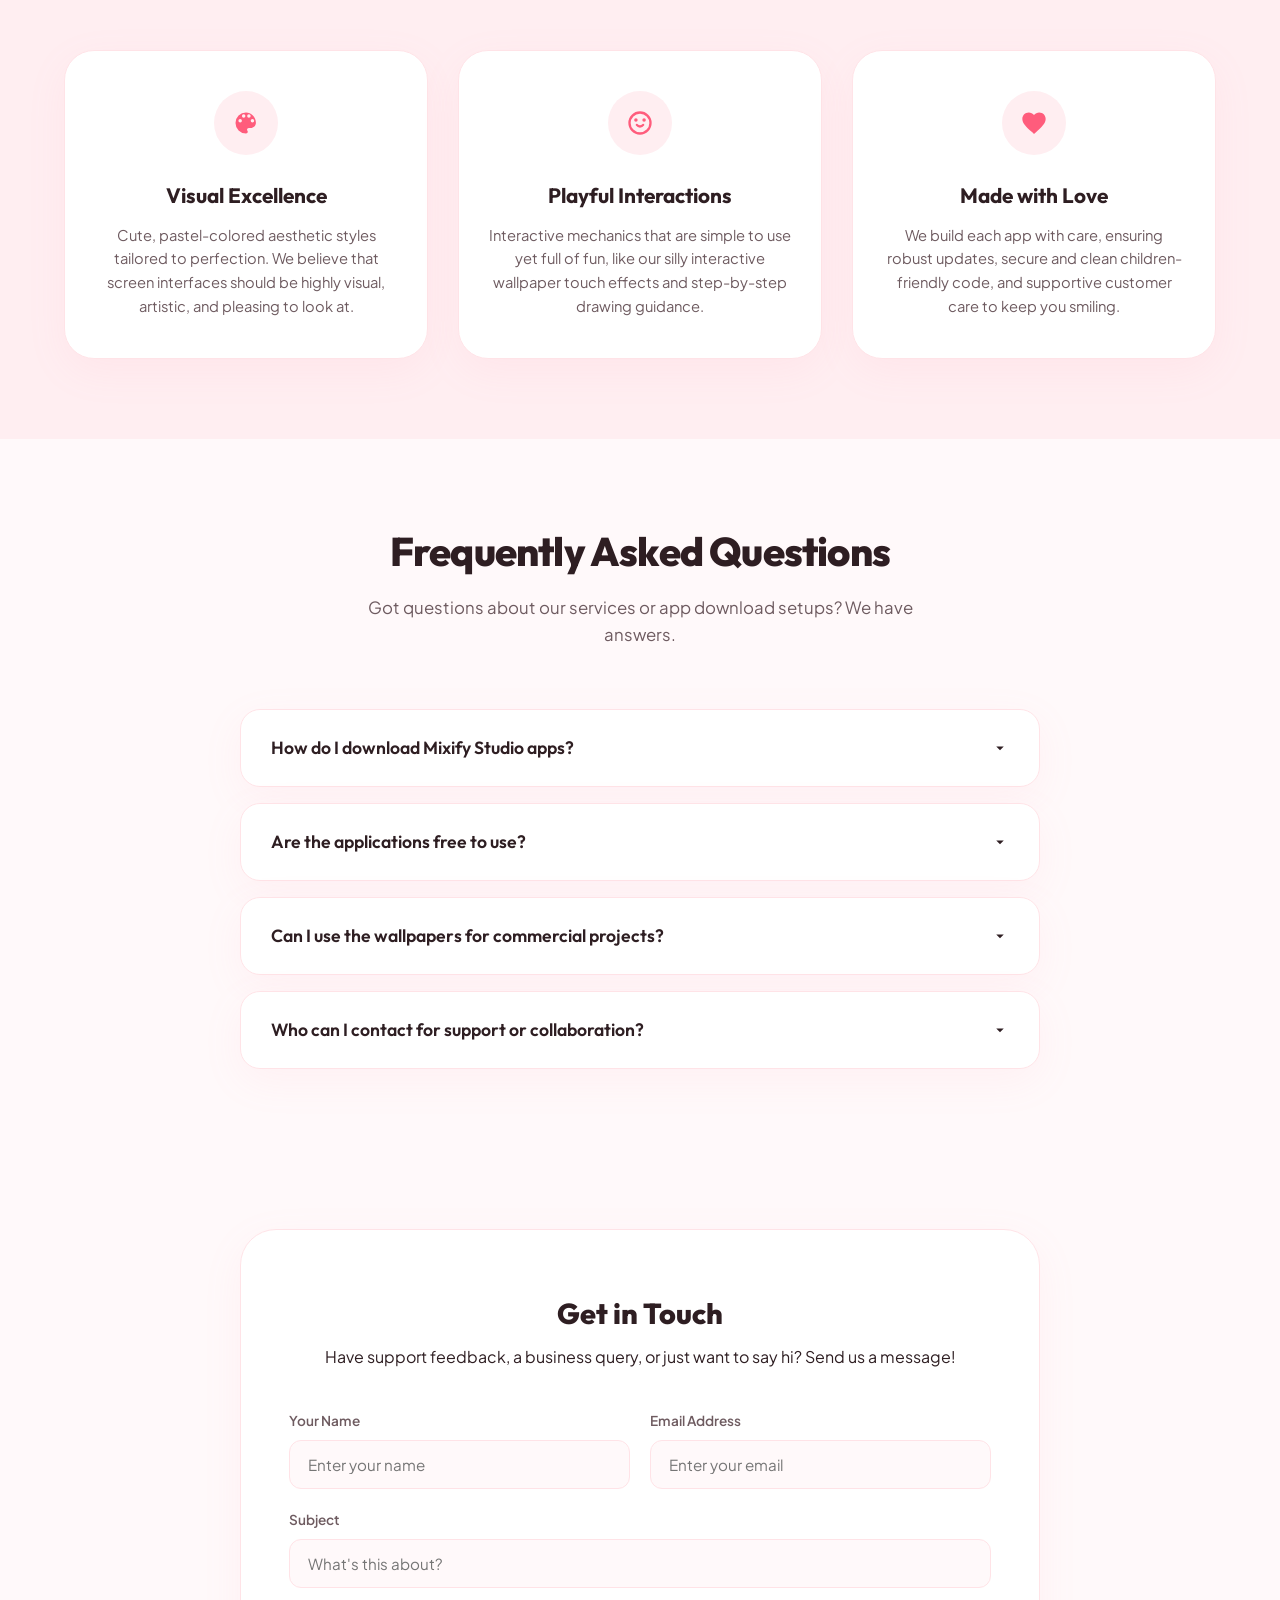
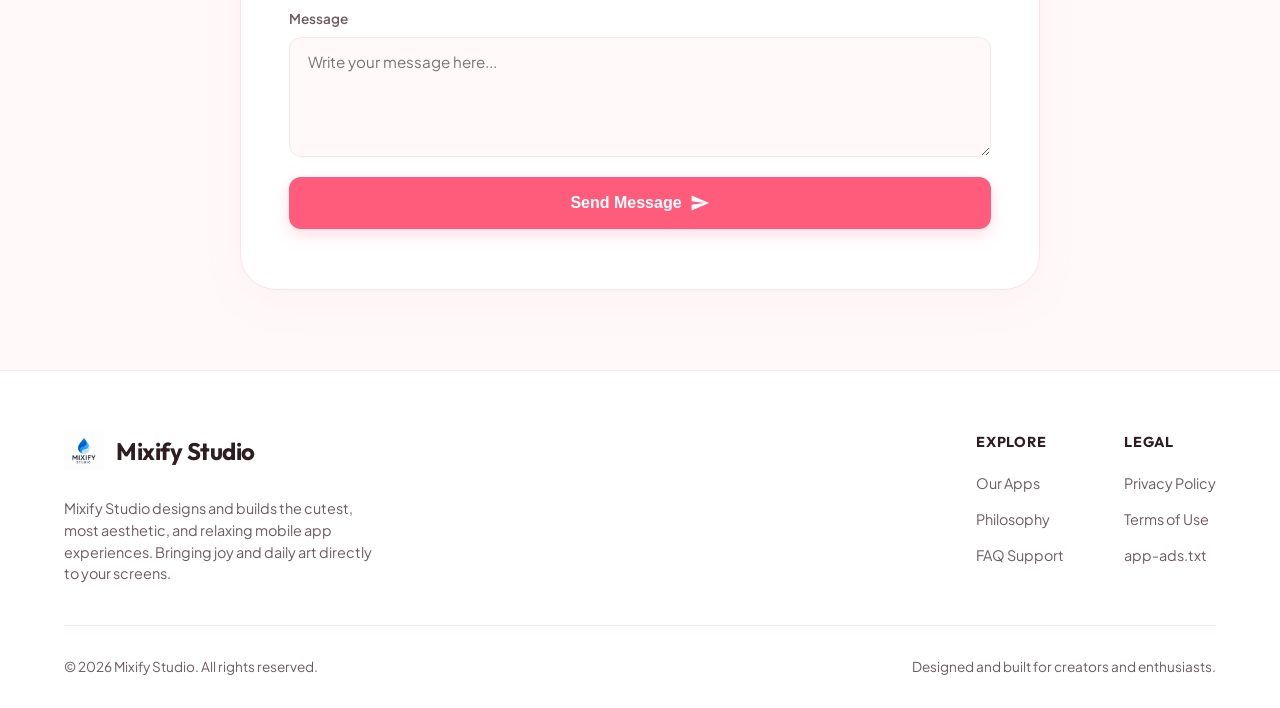
==== commit 5634229c: "Update index.html" ====
--- a/index.html
+++ b/index.html
@@ -22,6 +22,10 @@
 
     <!-- Stylesheet -->
     <link rel="stylesheet" href="style.css">
+    <script async src="https://pagead2.googlesyndication.com/pagead/js/adsbygoogle.js?client=ca-pub-6504967451989730"
+     crossorigin="anonymous"></script>
+    <meta name="google-adsense-account" content="ca-pub-6504967451989730">
+
 </head>
 
 <body>
@@ -489,4 +493,4 @@
     </script>
 </body>
 
-</html>+</html>
